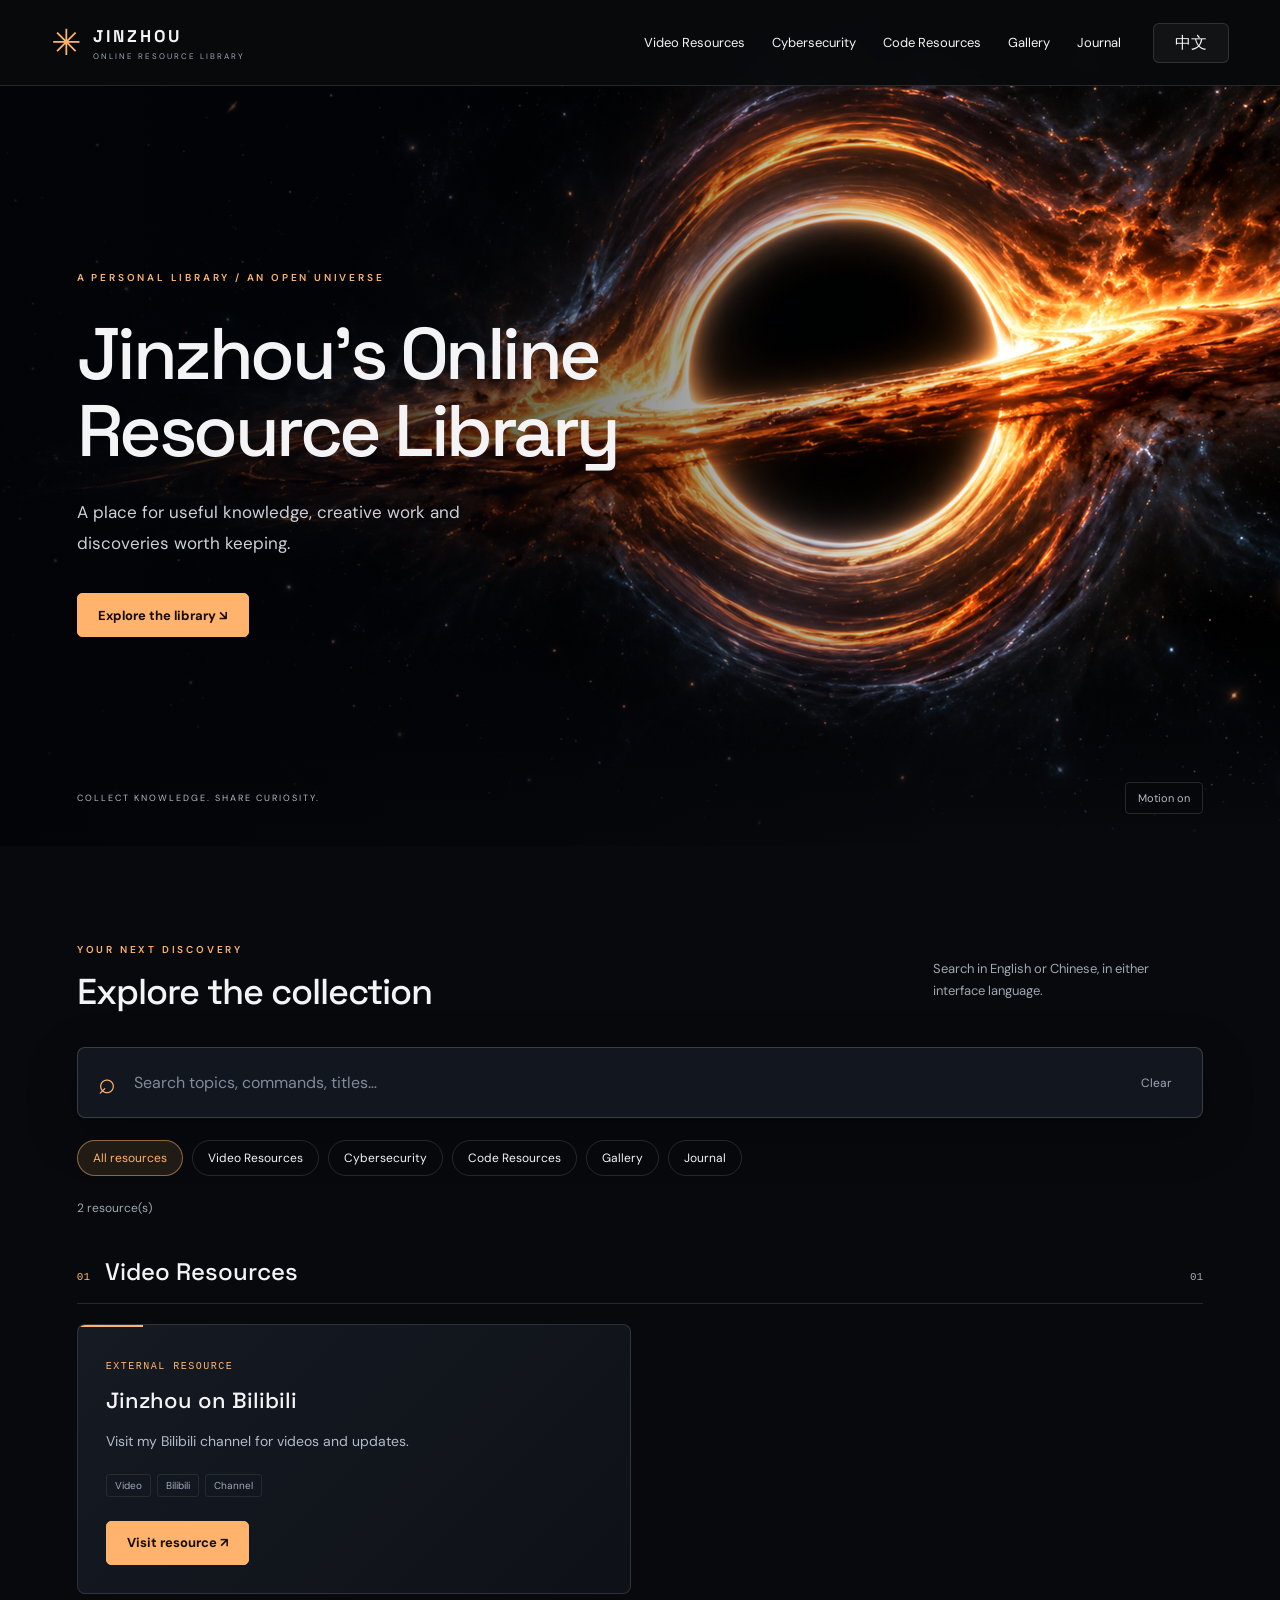
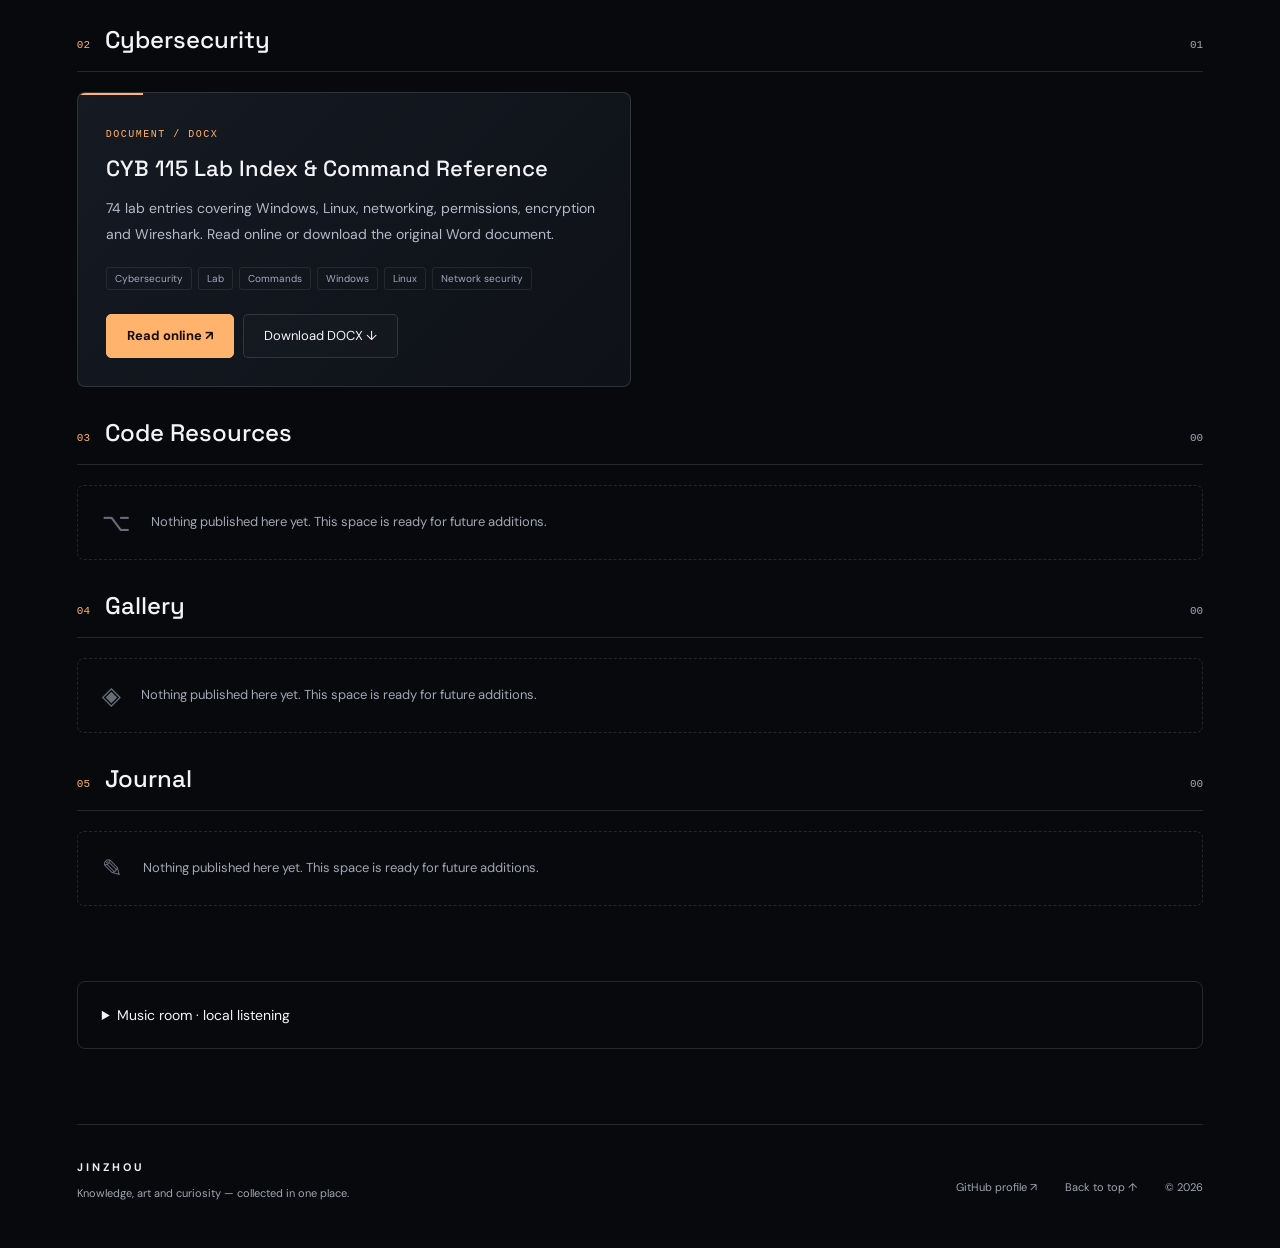
==== index.html @ 9e7176bd "Build English-first bilingual resource library with searchable CYB 115 reader" ====
<!doctype html>
<html lang="en"><head><meta charset="utf-8"><meta name="viewport" content="width=device-width, initial-scale=1"><meta name="theme-color" content="#050609"><meta name="description" content="Jinzhou’s Online Resource Library: videos, cybersecurity notes, code resources, art and journals."><title>Jinzhou’s Online Resource Library</title><link rel="icon" href="favicon.svg" type="image/svg+xml"><link rel="stylesheet" href="library.css?v=library1"><script defer src="library.js?v=library1"></script><script defer src="blackhole.js?v=library1"></script></head>
<body><a class="skip" href="#resources" data-i18n="skip">Skip to resources</a>
<header class="site-header"><a class="brand" href="#home"><span class="brand-star" aria-hidden="true">✳</span><span><b data-i18n="brand">JINZHOU</b><small data-i18n="brandSub">ONLINE RESOURCE LIBRARY</small></span></a><nav aria-label="Main navigation" data-i18n-aria="navigation"><a href="#videos" data-category-nav="videos" data-i18n="videos">Videos</a><a href="#cybersecurity" data-category-nav="cybersecurity" data-i18n="cybersecurity">Cybersecurity</a><a href="#code" data-category-nav="code" data-i18n="code">Code</a><a href="#gallery" data-category-nav="gallery" data-i18n="gallery">Gallery</a><a href="#journal" data-category-nav="journal" data-i18n="journal">Journal</a></nav><button class="language-toggle" type="button" aria-label="切换为中文" lang="zh-CN">中文</button></header>
<main><section id="home" class="hero"><div class="blackhole-scene" aria-hidden="true"><img src="assets/black-hole.png" alt="" fetchpriority="high"><canvas id="blackhole-canvas"></canvas></div><div class="hero-inner"><p class="eyebrow" data-i18n="heroEyebrow">A PERSONAL LIBRARY / AN OPEN UNIVERSE</p><h1 data-i18n="title">Jinzhou’s Online<br>Resource Library</h1><p class="hero-description" data-i18n="intro">A place for useful knowledge, creative work and discoveries worth keeping.</p><a href="#resources" class="primary" data-i18n="explore">Explore the library ↘</a></div><div class="hero-bottom"><span data-i18n="heroFoot">COLLECT KNOWLEDGE. SHARE CURIOSITY.</span><button id="motion-toggle" type="button" aria-pressed="false" data-i18n="motionOn">Motion on</button></div></section>
<section id="resources" class="library shell"><div class="library-heading"><div><p class="eyebrow" data-i18n="browseEyebrow">YOUR NEXT DISCOVERY</p><h2 data-i18n="browseTitle">Explore the collection</h2></div><p data-i18n="searchHint">Search in English or Chinese, in either interface language.</p></div><form class="search-form" role="search" id="search-form"><label class="sr-only" for="library-search" data-i18n="searchLabel">Search all resources</label><span aria-hidden="true">⌕</span><input id="library-search" type="search" autocomplete="off" placeholder="Search topics, commands, titles…" data-i18n-placeholder="searchPlaceholder"><button type="button" id="clear-search" data-i18n="clear">Clear</button></form><div id="category-filters" class="category-filters" aria-label="Resource categories" data-i18n-aria="categories"></div><p id="search-status" class="search-status" aria-live="polite"></p><div id="resource-sections"></div><div id="empty-search" class="empty-search" hidden><span aria-hidden="true">⌕</span><h3 data-i18n="noResults">No matching resources</h3><p data-i18n="noResultsHint">Try a topic in English or Chinese, or clear the category filter.</p><button id="reset-search" class="secondary" data-i18n="reset">Reset search</button></div><p id="load-error" role="alert" hidden></p></section>
<section id="music" class="music-room shell"><details><summary data-i18n="musicTitle">Music room · local listening</summary><div class="music-body"><p data-i18n="musicHint">Preview your own audio here. Files stay in this browser and are not uploaded or shared.</p><label for="local-music" data-i18n="chooseMusic">Choose audio files</label><input type="file" id="local-music" accept="audio/*" multiple><p id="music-status" role="status" data-i18n="noMusic">No public tracks yet.</p><div class="audio-player"><button id="audio-play" type="button" disabled data-i18n="play">Play</button><button id="audio-prev" type="button" disabled data-i18n="previous">Previous</button><button id="audio-next" type="button" disabled data-i18n="next">Next</button><label for="audio-seek" class="sr-only" data-i18n="seek">Playback position</label><input id="audio-seek" type="range" min="0" max="100" value="0" step="0.1" disabled><span id="audio-time">0:00 / 0:00</span><label for="audio-volume" data-i18n="volume">Volume</label><input id="audio-volume" type="range" min="0" max="1" value="0.75" step="0.05"></div><audio id="audio" preload="metadata"></audio><ol id="audio-list"></ol><button id="audio-clear" class="secondary" hidden data-i18n="exitListening">Exit local listening</button></div></details></section>
</main><footer class="shell"><div><b data-i18n="brand">JINZHOU</b><p data-i18n="footerDescription">Knowledge, art and curiosity — collected in one place.</p></div><a href="https://github.com/jinzhoudhao-cloud" target="_blank" rel="noopener noreferrer" data-i18n="github">GitHub profile ↗</a><a href="#home" data-i18n="backTop">Back to top ↑</a><span>© <span id="year">2026</span></span></footer>
<dialog id="document-reader" aria-labelledby="reader-title"><header class="reader-toolbar"><div><p class="eyebrow" data-i18n="readerEyebrow">CYBERSECURITY / DOCUMENT READER</p><h2 id="reader-title"></h2></div><div class="reader-actions"><a class="secondary" id="reader-download" href="resources/CYB115_Lab_Index.docx" download="CYB115_Lab_Index (1).docx" data-i18n="download">Download DOCX ↓</a><button type="button" class="language-toggle" aria-label="切换为中文" lang="zh-CN">中文</button><button type="button" id="close-reader" class="close-button" aria-label="Close reader" data-i18n-aria="closeReader">×</button></div></header><div class="reader-body"><p class="reader-note" data-i18n="readerNote">Readable web edition. The downloadable Word document is the unchanged original.</p><p id="reader-byline"></p><p id="reader-intro"></p><form id="document-search-form" class="document-search" role="search"><label for="document-search" data-i18n="documentSearch">Search this document</label><div><input id="document-search" type="search" autocomplete="off" data-i18n-placeholder="documentPlaceholder" placeholder="Try firewall, 权限, or Lab 19A"><button type="button" id="clear-document" class="secondary" data-i18n="clear">Clear</button></div></form><p id="document-count" aria-live="polite"></p><table class="lab-table"><thead><tr><th scope="col" data-i18n="lab">Lab</th><th scope="col" data-i18n="contents">Contents and commands</th></tr></thead><tbody id="lab-rows"></tbody></table><p id="doc-no-results" hidden data-i18n="noLabResults">No matching lab entries. Try another keyword.</p></div></dialog>
<dialog id="art-reader" aria-labelledby="art-title"><div class="art-controls"><button type="button" class="language-toggle" lang="zh-CN">中文</button><button id="close-art" class="close-button" data-i18n-aria="closeArtwork" aria-label="Close artwork">×</button></div><img id="art-image" alt=""><h2 id="art-title"></h2><p id="art-description"></p></dialog><noscript><p>This library needs JavaScript for language switching, search and the document reader. <a href="resources/CYB115_Lab_Index.docx" download>Download the original CYB 115 document</a>.</p></noscript></body></html>
---- library.css ----
@import url('https://fonts.googleapis.com/css2?family=DM+Sans:wght@400;500;600;700&family=Space+Grotesk:wght@400;500;600;700&display=swap');
:root{color-scheme:dark;--bg:#07090d;--panel:#101319;--line:#ffffff20;--muted:#a0a7b2;--accent:#ffb36c;font-family:'DM Sans',system-ui,'Microsoft YaHei',sans-serif;color:#f4f4f6;background:var(--bg);scroll-behavior:smooth;scroll-padding-top:100px}*{box-sizing:border-box}body{margin:0}button,input{font:inherit}button,a,input{ -webkit-tap-highlight-color:transparent}button,a{touch-action:manipulation}button{cursor:pointer}a{color:inherit;text-decoration:none}button{color:inherit;background:none;border:1px solid var(--line)}button:hover,a.secondary:hover{border-color:var(--accent);color:var(--accent)}button:disabled{opacity:.35;cursor:default}:focus-visible{outline:2px solid var(--accent);outline-offset:5px}[hidden]{display:none!important}.shell{width:min(1280px,88%);margin-inline:auto}.site-header{height:86px;position:fixed;inset:0 0 auto;z-index:20;display:flex;align-items:center;gap:32px;padding:0 4%;background:#080a0de8;backdrop-filter:blur(18px);border-bottom:1px solid var(--line)}.brand{display:flex;align-items:center;gap:12px}.brand-star{font-size:36px;color:var(--accent)}.brand b{font-family:'Space Grotesk',sans-serif;font-size:17px;letter-spacing:3px}.brand small{display:block;font-size:8px;letter-spacing:2px;color:var(--muted);margin-top:4px}.site-header nav{display:flex;gap:27px;margin-left:auto;font-size:13px}.site-header nav a:hover{color:var(--accent)}.language-toggle{flex-shrink:0;border-radius:6px;min-width:76px;min-height:40px;padding:8px 15px;background:#ffffff0b}.hero{position:relative;min-height:760px;height:94svh;max-height:1100px;isolation:isolate;display:flex;align-items:center;overflow:hidden}.blackhole-scene{position:absolute;inset:0;z-index:-3;background:#000}.blackhole-scene img,.blackhole-scene canvas{position:absolute;width:100%;height:100%;object-fit:cover}.blackhole-scene canvas{opacity:0}.blackhole-scene canvas.ready{opacity:1}.hero:after{content:'';position:absolute;inset:0;z-index:-1;background:linear-gradient(90deg,#020408e8 0%,#020408a0 38%,#02040800 76%),linear-gradient(0deg,#07090d,transparent 28%)}.hero-inner{margin:110px 6% 60px;max-width:760px}.eyebrow{font-size:10px;font-weight:600;letter-spacing:2.8px;color:var(--accent);line-height:1.8}.hero h1{font-family:'Space Grotesk',system-ui,sans-serif;font-size:clamp(42px,5.7vw,82px);font-weight:500;line-height:1.06;letter-spacing:-3.5px;white-space:pre-line;margin:28px 0}.hero-description{color:#ccd0d8;max-width:460px;line-height:1.8;font-size:17px;margin-bottom:35px}.primary,.secondary{display:inline-flex;justify-content:center;align-items:center;min-height:44px;padding:12px 20px;border-radius:5px;font-size:13px}.primary{background:var(--accent);color:#160c05;border:1px solid var(--accent);font-weight:700}.primary:hover{background:#ffd4ab;color:#000}.secondary{border:1px solid var(--line);background:#ffffff04}.hero-bottom{position:absolute;bottom:32px;inset-inline:6%;display:flex;align-items:center;justify-content:space-between;font-size:9px;letter-spacing:2px;color:#b8bac1}.hero-bottom button{padding:8px 12px;border-radius:4px;font-size:11px;letter-spacing:0}.library{padding-block:85px 40px}.library-heading{display:flex;align-items:end;justify-content:space-between;gap:30px;margin-bottom:32px}.library-heading h2{font-family:'Space Grotesk',sans-serif;font-weight:500;font-size:36px;letter-spacing:-1px;margin:10px 0 0}.library-heading>p{font-size:13px;line-height:1.7;color:var(--muted);max-width:270px}.search-form{display:flex;align-items:center;gap:18px;background:#12161e;border:1px solid #ffffff2b;border-radius:8px;padding:12px 20px;box-shadow:0 15px 50px #0005}.search-form>span{font-size:30px;color:var(--accent)}input[type=search]{width:100%;min-width:0;border:0;outline:none;background:transparent;color:#fff;padding:12px 0;font-size:16px}input::placeholder{color:#818b9b}.search-form button{border:0;font-size:12px;color:var(--muted);padding:10px}.category-filters{display:flex;flex-wrap:wrap;gap:9px;margin-top:22px}.category-filters button{padding:9px 15px;border-radius:30px;font-size:12px}.category-filters button[aria-pressed=true]{background:#ffb36c1c;border-color:#ffb36c80;color:var(--accent)}.search-status{color:var(--muted);font-size:12px;margin:24px 0 10px}.resource-section{padding-top:30px;scroll-margin-top:100px}.section-heading{display:flex;align-items:baseline;gap:15px;border-bottom:1px solid var(--line);padding-bottom:16px;margin-bottom:20px}.section-heading h3{font-family:'Space Grotesk',sans-serif;font-size:24px;font-weight:500;margin:0}.section-number{font:11px monospace;color:var(--accent)}.section-count{margin-left:auto;font:11px monospace;color:var(--muted)}.resource-grid{display:grid;grid-template-columns:repeat(2,minmax(0,1fr));gap:18px}.resource-card{position:relative;background:linear-gradient(135deg,#151a23,#0e1117);border:1px solid var(--line);border-radius:8px;padding:28px;overflow:hidden}.resource-card:before{content:'';position:absolute;top:0;left:0;width:65px;height:2px;background:var(--accent)}.resource-card h4{font-family:'Space Grotesk',sans-serif;font-size:22px;font-weight:500;line-height:1.3;margin:12px 0}.resource-card p{font-size:14px;line-height:1.8;color:#b3bbc8}.card-kicker{font:10px monospace;letter-spacing:1.5px;color:var(--accent)}.tags{display:flex;gap:6px;flex-wrap:wrap;margin:20px 0}.tag{font-size:10px;color:#9eaabd;border:1px solid #ffffff15;padding:4px 8px;border-radius:3px}.card-actions{display:flex;flex-wrap:wrap;gap:9px;margin-top:24px}.match-links{display:flex;gap:8px;flex-wrap:wrap;margin:12px 0}.match-links button{font-size:11px;padding:7px;border-radius:4px}.empty-category{padding:20px 24px;border:1px dashed #ffffff20;border-radius:7px;display:flex;align-items:center;gap:20px;color:var(--muted);font-size:13px}.empty-category span{font-size:25px;color:#676d79}.empty-category p{margin:0;line-height:1.7}.empty-search{text-align:center;border:1px dashed var(--line);padding:45px;margin-top:30px}.empty-search>span{font-size:50px;color:var(--accent)}.empty-search p{color:var(--muted)}.music-room{margin-top:35px;border:1px solid var(--line);border-radius:8px}.music-room summary{padding:24px;cursor:pointer;font-size:14px}.music-body{padding:0 24px 24px;font-size:13px;color:var(--muted)}.music-body>label{display:inline-block;background:#ffffff10;border-radius:5px;padding:10px 18px;color:#fff;cursor:pointer}#local-music{position:absolute;width:1px;height:1px;clip-path:inset(50%)}.audio-player{display:flex;align-items:center;flex-wrap:wrap;gap:10px;margin-block:20px}.audio-player button{padding:8px 12px;border-radius:4px}.audio-player input{accent-color:var(--accent)}#audio-seek{flex:1;min-width:100px}#audio-volume{width:80px}#audio-list button{border:0;padding:8px;color:#c4ccd8}#audio-list button[aria-current=true]{color:var(--accent)}footer{display:flex;gap:28px;align-items:center;border-top:1px solid var(--line);margin-top:75px!important;padding-block:35px;color:var(--muted);font-size:11px}footer>div{margin-right:auto}footer b{letter-spacing:3px;color:#eee}footer p{line-height:1.6}dialog{color:#eef1f6;background:#0c1016;border:1px solid #ffffff30;border-radius:12px;padding:0;width:min(1180px,94vw);max-width:94vw;max-height:92svh}dialog::backdrop{background:#000c;backdrop-filter:blur(10px)}.reader-toolbar{position:sticky;top:0;z-index:2;display:flex;align-items:center;justify-content:space-between;gap:20px;padding:22px 30px;background:#10151ff5;border-bottom:1px solid var(--line);backdrop-filter:blur(15px)}.reader-toolbar h2{font:500 21px 'Space Grotesk',sans-serif;margin:5px 0}.reader-toolbar .eyebrow{font-size:8px;margin:0}.reader-actions{display:flex;align-items:center;gap:10px;flex-shrink:0}.close-button{font-size:27px;border:0;min-width:40px;min-height:40px}.reader-body{padding:12px 30px 35px;font-size:14px;line-height:1.8}.reader-note{color:var(--accent);font-size:12px}.document-search{border-block:1px solid var(--line);padding:18px 0;margin:25px 0 15px}.document-search label{font-size:12px;color:var(--muted)}.document-search>div{display:flex;gap:20px}.document-search input{background:#ffffff06;padding:10px;margin-top:6px;border-radius:5px}.lab-table{width:100%;border-collapse:collapse;table-layout:fixed}.lab-table th{text-align:left;color:var(--accent);font-weight:500}.lab-table th:first-child{width:90px}.lab-table th,.lab-table td{padding:17px 15px;border-bottom:1px solid var(--line);vertical-align:top}.lab-table td:first-child{font-family:monospace;color:var(--accent)}.lab-table td:last-child{white-space:pre-wrap;overflow-wrap:anywhere}.lab-table tbody tr:nth-child(odd){background:#ffffff03}#document-count{color:var(--muted);font-size:12px}#art-reader{padding:25px}#art-image{width:100%;max-height:70vh;object-fit:contain}.art-controls{display:flex;justify-content:end;gap:10px}.sr-only,.skip:not(:focus){position:absolute;width:1px;height:1px;overflow:hidden;clip-path:inset(50%)}.skip:focus{position:fixed;top:10px;left:10px;z-index:50;background:#fff;color:#000;padding:15px}body:has(dialog[open]){overflow:hidden}
@media(min-width:1500px){.hero-inner{margin-left:max(6%,calc((100vw - 1280px)/2))}}@media(max-width:1000px){.site-header nav{gap:15px}.brand small{display:none}.site-header{gap:20px}.reader-toolbar{align-items:start;flex-direction:column}.reader-actions{width:100%}.reader-actions .language-toggle{margin-left:auto}}@media(max-width:700px){:root{scroll-padding-top:82px}.site-header{height:74px;padding-inline:6%;justify-content:space-between}.site-header nav{display:none}.brand b{font-size:14px}.brand-star{font-size:28px}.hero{min-height:660px;height:88svh;max-height:850px}.hero h1{font-size:45px;letter-spacing:-2px;line-height:1.1}.hero-inner{margin-top:100px}.hero-description{font-size:15px;max-width:310px}.hero:after{background:linear-gradient(90deg,#020408c9,#02040848),linear-gradient(0deg,#07090d,transparent 65%)}.blackhole-scene img,.blackhole-scene canvas{object-position:60% center}.hero-bottom{font-size:7px;letter-spacing:1px}.library{padding-top:50px}.library-heading{display:block}.library-heading h2{font-size:29px}.library-heading>p{max-width:none}.search-form{padding:8px 12px;gap:10px}.search-form input{font-size:14px}.category-filters{gap:7px}.category-filters button{padding:8px 12px;font-size:11px}.resource-grid{grid-template-columns:1fr}.resource-card{padding:23px}.section-heading h3{font-size:21px}.empty-category{padding:18px}.reader-toolbar{padding:15px;gap:12px}.reader-toolbar h2{font-size:17px}.reader-actions{gap:6px}.reader-actions .secondary{font-size:11px;padding:8px 10px}.reader-actions .language-toggle{min-width:65px;padding:8px}.reader-body{padding:10px 15px 25px;font-size:13px}.lab-table th:first-child{width:50px}.lab-table th,.lab-table td{padding:12px 7px}.document-search>div{gap:7px}.document-search input{font-size:12px}.music-body{padding-inline:18px}.audio-player{gap:8px}footer{flex-wrap:wrap;gap:20px}footer>div{width:100%;margin:0}.eyebrow{font-size:8px;letter-spacing:2px}}@media(prefers-reduced-motion:reduce){:root{scroll-behavior:auto}}.is-still{scroll-behavior:auto}
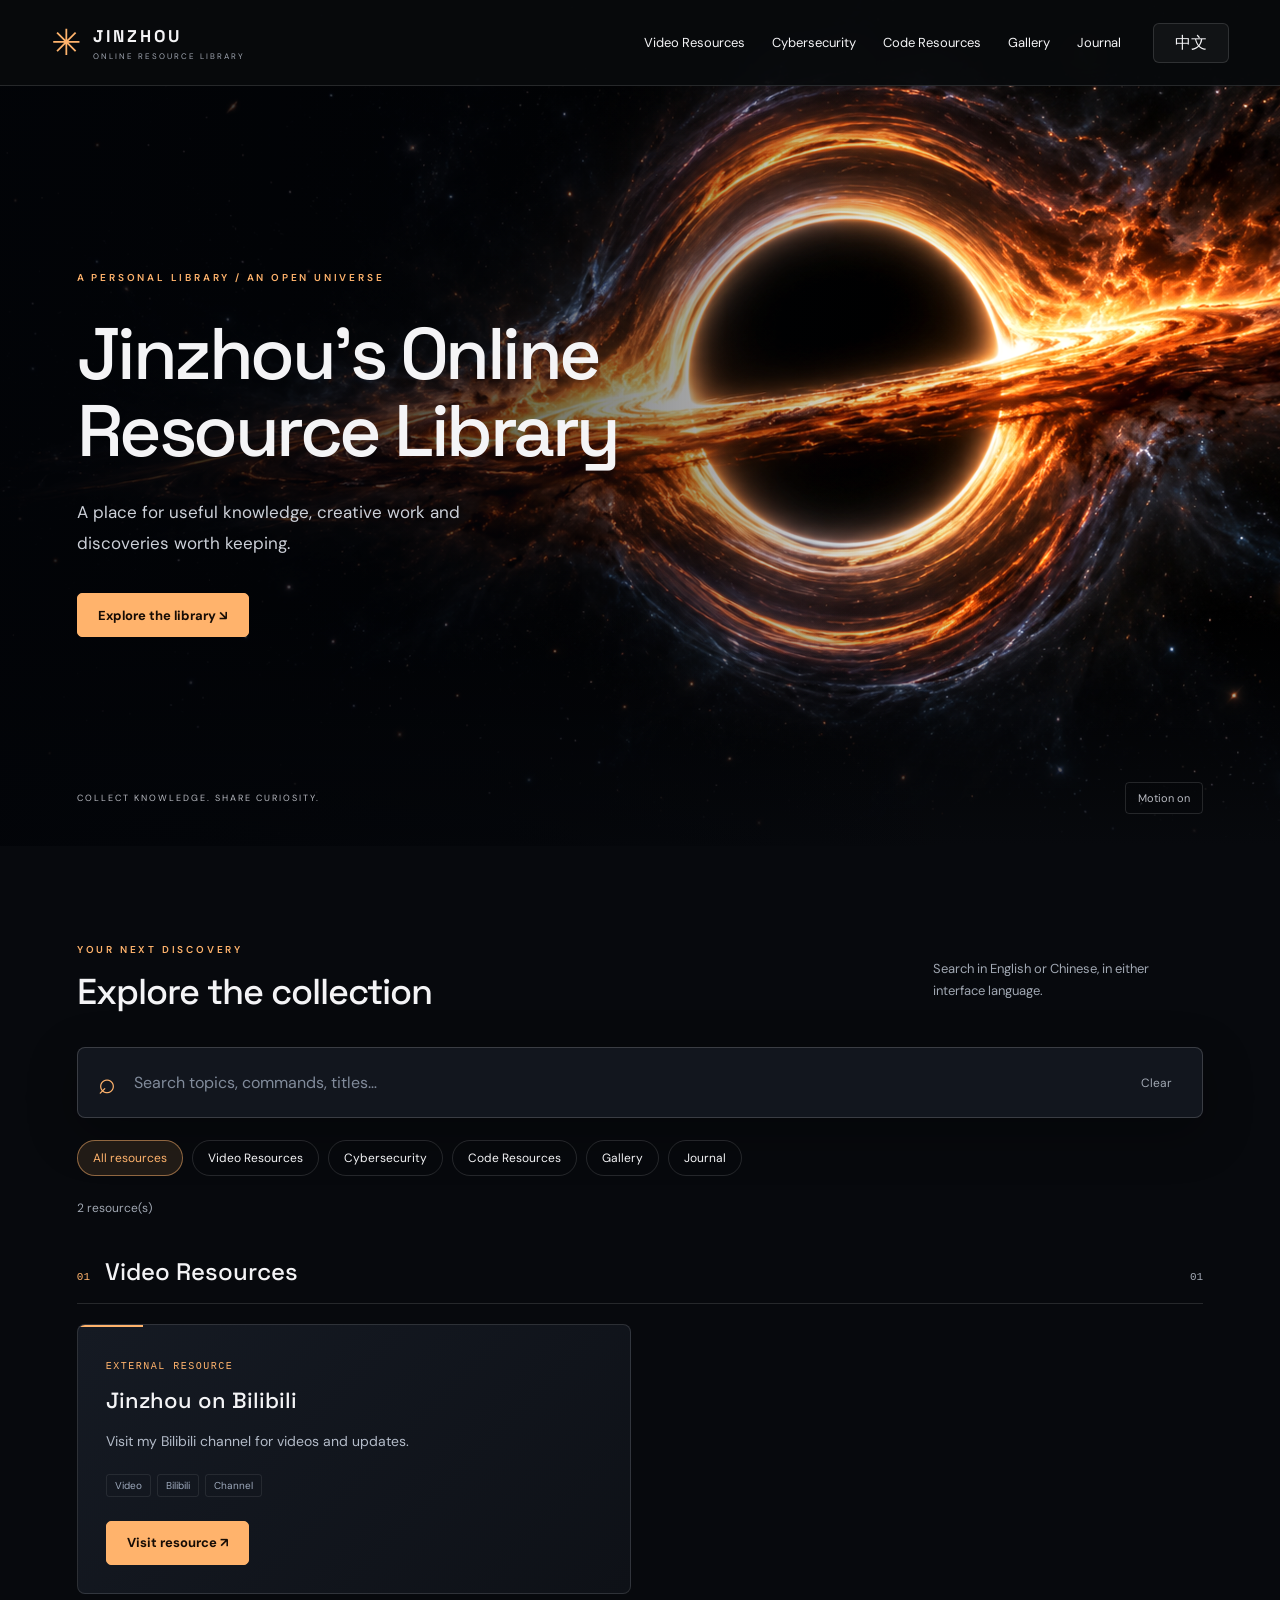
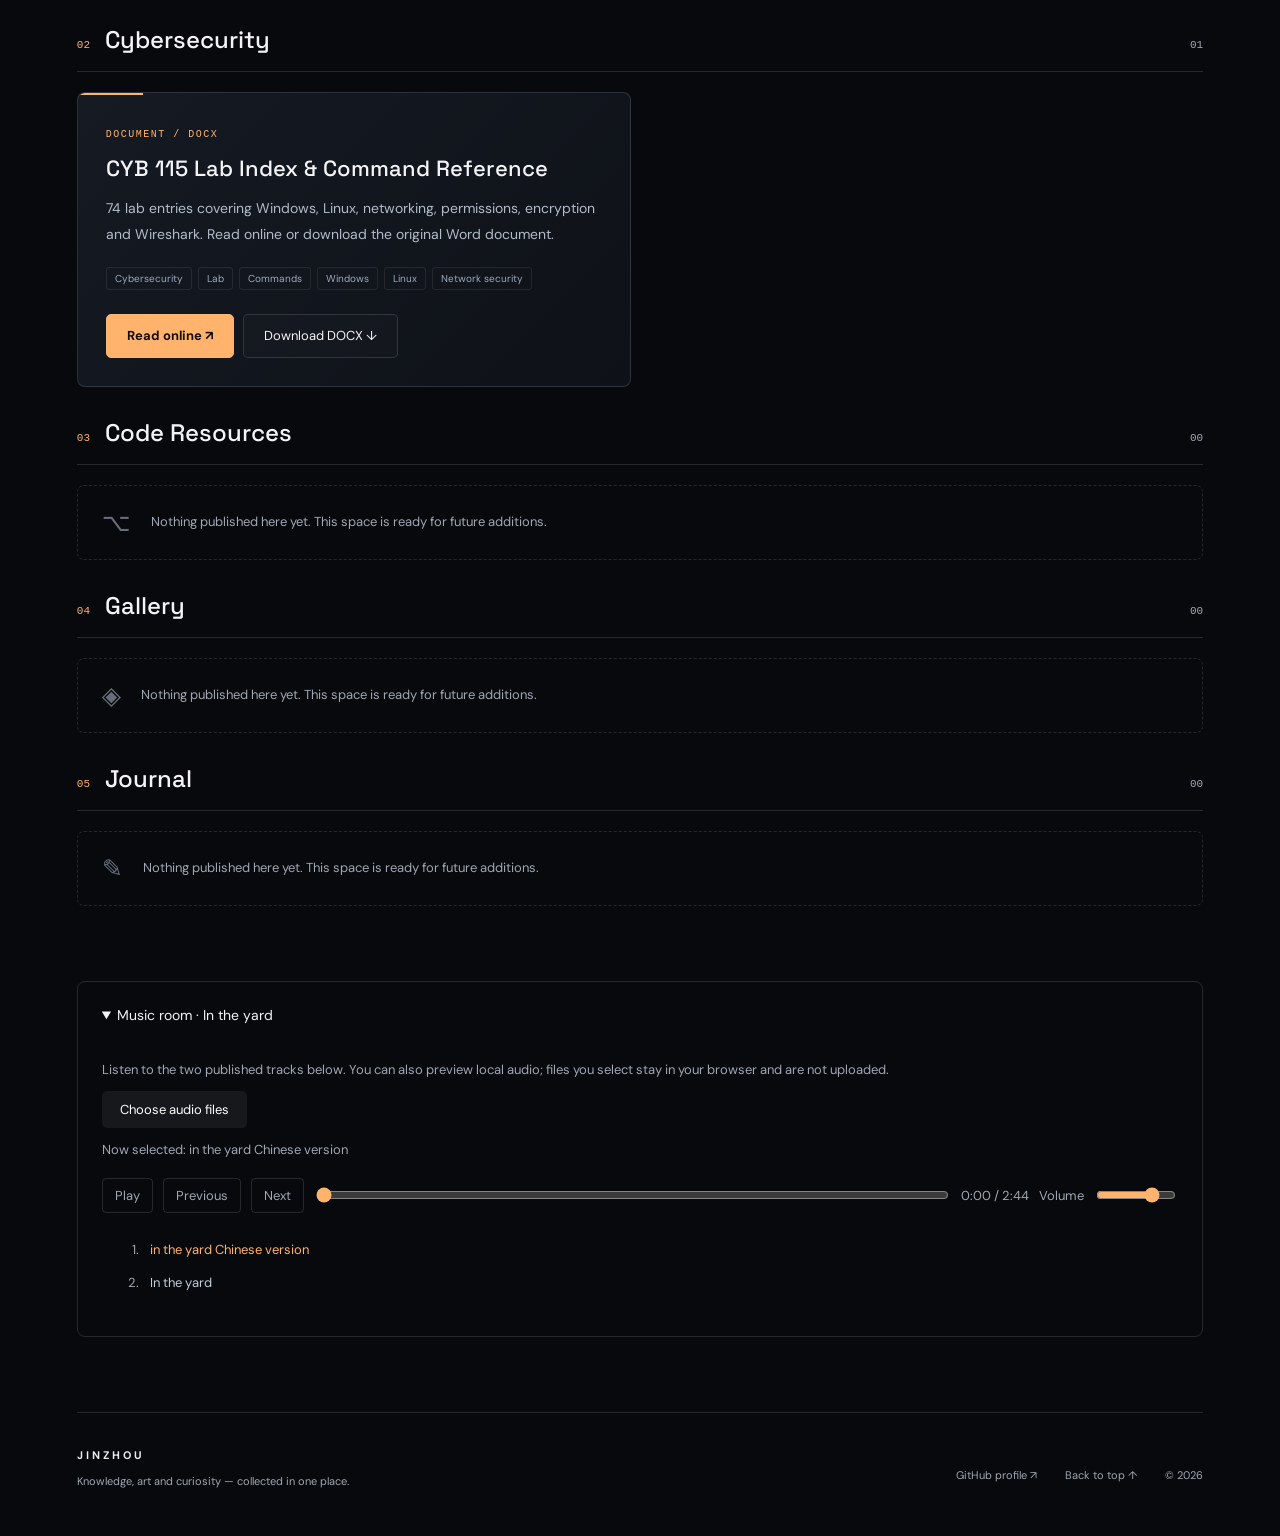
==== commit d20c80e1: "Publish both In the yard tracks in the bilingual music player" ====
--- a/index.html
+++ b/index.html
@@ -1,10 +1,10 @@
-<!doctype html>
-<html lang="en"><head><meta charset="utf-8"><meta name="viewport" content="width=device-width, initial-scale=1"><meta name="theme-color" content="#050609"><meta name="description" content="Jinzhou’s Online Resource Library: videos, cybersecurity notes, code resources, art and journals."><title>Jinzhou’s Online Resource Library</title><link rel="icon" href="favicon.svg" type="image/svg+xml"><link rel="stylesheet" href="library.css?v=library1"><script defer src="library.js?v=library1"></script><script defer src="blackhole.js?v=library1"></script></head>
-<body><a class="skip" href="#resources" data-i18n="skip">Skip to resources</a>
-<header class="site-header"><a class="brand" href="#home"><span class="brand-star" aria-hidden="true">✳</span><span><b data-i18n="brand">JINZHOU</b><small data-i18n="brandSub">ONLINE RESOURCE LIBRARY</small></span></a><nav aria-label="Main navigation" data-i18n-aria="navigation"><a href="#videos" data-category-nav="videos" data-i18n="videos">Videos</a><a href="#cybersecurity" data-category-nav="cybersecurity" data-i18n="cybersecurity">Cybersecurity</a><a href="#code" data-category-nav="code" data-i18n="code">Code</a><a href="#gallery" data-category-nav="gallery" data-i18n="gallery">Gallery</a><a href="#journal" data-category-nav="journal" data-i18n="journal">Journal</a></nav><button class="language-toggle" type="button" aria-label="切换为中文" lang="zh-CN">中文</button></header>
-<main><section id="home" class="hero"><div class="blackhole-scene" aria-hidden="true"><img src="assets/black-hole.png" alt="" fetchpriority="high"><canvas id="blackhole-canvas"></canvas></div><div class="hero-inner"><p class="eyebrow" data-i18n="heroEyebrow">A PERSONAL LIBRARY / AN OPEN UNIVERSE</p><h1 data-i18n="title">Jinzhou’s Online<br>Resource Library</h1><p class="hero-description" data-i18n="intro">A place for useful knowledge, creative work and discoveries worth keeping.</p><a href="#resources" class="primary" data-i18n="explore">Explore the library ↘</a></div><div class="hero-bottom"><span data-i18n="heroFoot">COLLECT KNOWLEDGE. SHARE CURIOSITY.</span><button id="motion-toggle" type="button" aria-pressed="false" data-i18n="motionOn">Motion on</button></div></section>
-<section id="resources" class="library shell"><div class="library-heading"><div><p class="eyebrow" data-i18n="browseEyebrow">YOUR NEXT DISCOVERY</p><h2 data-i18n="browseTitle">Explore the collection</h2></div><p data-i18n="searchHint">Search in English or Chinese, in either interface language.</p></div><form class="search-form" role="search" id="search-form"><label class="sr-only" for="library-search" data-i18n="searchLabel">Search all resources</label><span aria-hidden="true">⌕</span><input id="library-search" type="search" autocomplete="off" placeholder="Search topics, commands, titles…" data-i18n-placeholder="searchPlaceholder"><button type="button" id="clear-search" data-i18n="clear">Clear</button></form><div id="category-filters" class="category-filters" aria-label="Resource categories" data-i18n-aria="categories"></div><p id="search-status" class="search-status" aria-live="polite"></p><div id="resource-sections"></div><div id="empty-search" class="empty-search" hidden><span aria-hidden="true">⌕</span><h3 data-i18n="noResults">No matching resources</h3><p data-i18n="noResultsHint">Try a topic in English or Chinese, or clear the category filter.</p><button id="reset-search" class="secondary" data-i18n="reset">Reset search</button></div><p id="load-error" role="alert" hidden></p></section>
-<section id="music" class="music-room shell"><details><summary data-i18n="musicTitle">Music room · local listening</summary><div class="music-body"><p data-i18n="musicHint">Preview your own audio here. Files stay in this browser and are not uploaded or shared.</p><label for="local-music" data-i18n="chooseMusic">Choose audio files</label><input type="file" id="local-music" accept="audio/*" multiple><p id="music-status" role="status" data-i18n="noMusic">No public tracks yet.</p><div class="audio-player"><button id="audio-play" type="button" disabled data-i18n="play">Play</button><button id="audio-prev" type="button" disabled data-i18n="previous">Previous</button><button id="audio-next" type="button" disabled data-i18n="next">Next</button><label for="audio-seek" class="sr-only" data-i18n="seek">Playback position</label><input id="audio-seek" type="range" min="0" max="100" value="0" step="0.1" disabled><span id="audio-time">0:00 / 0:00</span><label for="audio-volume" data-i18n="volume">Volume</label><input id="audio-volume" type="range" min="0" max="1" value="0.75" step="0.05"></div><audio id="audio" preload="metadata"></audio><ol id="audio-list"></ol><button id="audio-clear" class="secondary" hidden data-i18n="exitListening">Exit local listening</button></div></details></section>
-</main><footer class="shell"><div><b data-i18n="brand">JINZHOU</b><p data-i18n="footerDescription">Knowledge, art and curiosity — collected in one place.</p></div><a href="https://github.com/jinzhoudhao-cloud" target="_blank" rel="noopener noreferrer" data-i18n="github">GitHub profile ↗</a><a href="#home" data-i18n="backTop">Back to top ↑</a><span>© <span id="year">2026</span></span></footer>
-<dialog id="document-reader" aria-labelledby="reader-title"><header class="reader-toolbar"><div><p class="eyebrow" data-i18n="readerEyebrow">CYBERSECURITY / DOCUMENT READER</p><h2 id="reader-title"></h2></div><div class="reader-actions"><a class="secondary" id="reader-download" href="resources/CYB115_Lab_Index.docx" download="CYB115_Lab_Index (1).docx" data-i18n="download">Download DOCX ↓</a><button type="button" class="language-toggle" aria-label="切换为中文" lang="zh-CN">中文</button><button type="button" id="close-reader" class="close-button" aria-label="Close reader" data-i18n-aria="closeReader">×</button></div></header><div class="reader-body"><p class="reader-note" data-i18n="readerNote">Readable web edition. The downloadable Word document is the unchanged original.</p><p id="reader-byline"></p><p id="reader-intro"></p><form id="document-search-form" class="document-search" role="search"><label for="document-search" data-i18n="documentSearch">Search this document</label><div><input id="document-search" type="search" autocomplete="off" data-i18n-placeholder="documentPlaceholder" placeholder="Try firewall, 权限, or Lab 19A"><button type="button" id="clear-document" class="secondary" data-i18n="clear">Clear</button></div></form><p id="document-count" aria-live="polite"></p><table class="lab-table"><thead><tr><th scope="col" data-i18n="lab">Lab</th><th scope="col" data-i18n="contents">Contents and commands</th></tr></thead><tbody id="lab-rows"></tbody></table><p id="doc-no-results" hidden data-i18n="noLabResults">No matching lab entries. Try another keyword.</p></div></dialog>
+<!doctype html>
+<html lang="en"><head><meta charset="utf-8"><meta name="viewport" content="width=device-width, initial-scale=1"><meta name="theme-color" content="#050609"><meta name="description" content="Jinzhou’s Online Resource Library: videos, cybersecurity notes, code resources, art and journals."><title>Jinzhou’s Online Resource Library</title><link rel="icon" href="favicon.svg" type="image/svg+xml"><link rel="stylesheet" href="library.css?v=music2"><script defer src="library.js?v=music2"></script><script defer src="blackhole.js?v=music2"></script></head>
+<body><a class="skip" href="#resources" data-i18n="skip">Skip to resources</a>
+<header class="site-header"><a class="brand" href="#home"><span class="brand-star" aria-hidden="true">✳</span><span><b data-i18n="brand">JINZHOU</b><small data-i18n="brandSub">ONLINE RESOURCE LIBRARY</small></span></a><nav aria-label="Main navigation" data-i18n-aria="navigation"><a href="#videos" data-category-nav="videos" data-i18n="videos">Videos</a><a href="#cybersecurity" data-category-nav="cybersecurity" data-i18n="cybersecurity">Cybersecurity</a><a href="#code" data-category-nav="code" data-i18n="code">Code</a><a href="#gallery" data-category-nav="gallery" data-i18n="gallery">Gallery</a><a href="#journal" data-category-nav="journal" data-i18n="journal">Journal</a></nav><button class="language-toggle" type="button" aria-label="切换为中文" lang="zh-CN">中文</button></header>
+<main><section id="home" class="hero"><div class="blackhole-scene" aria-hidden="true"><img src="assets/black-hole.png" alt="" fetchpriority="high"><canvas id="blackhole-canvas"></canvas></div><div class="hero-inner"><p class="eyebrow" data-i18n="heroEyebrow">A PERSONAL LIBRARY / AN OPEN UNIVERSE</p><h1 data-i18n="title">Jinzhou’s Online<br>Resource Library</h1><p class="hero-description" data-i18n="intro">A place for useful knowledge, creative work and discoveries worth keeping.</p><a href="#resources" class="primary" data-i18n="explore">Explore the library ↘</a></div><div class="hero-bottom"><span data-i18n="heroFoot">COLLECT KNOWLEDGE. SHARE CURIOSITY.</span><button id="motion-toggle" type="button" aria-pressed="false" data-i18n="motionOn">Motion on</button></div></section>
+<section id="resources" class="library shell"><div class="library-heading"><div><p class="eyebrow" data-i18n="browseEyebrow">YOUR NEXT DISCOVERY</p><h2 data-i18n="browseTitle">Explore the collection</h2></div><p data-i18n="searchHint">Search in English or Chinese, in either interface language.</p></div><form class="search-form" role="search" id="search-form"><label class="sr-only" for="library-search" data-i18n="searchLabel">Search all resources</label><span aria-hidden="true">⌕</span><input id="library-search" type="search" autocomplete="off" placeholder="Search topics, commands, titles…" data-i18n-placeholder="searchPlaceholder"><button type="button" id="clear-search" data-i18n="clear">Clear</button></form><div id="category-filters" class="category-filters" aria-label="Resource categories" data-i18n-aria="categories"></div><p id="search-status" class="search-status" aria-live="polite"></p><div id="resource-sections"></div><div id="empty-search" class="empty-search" hidden><span aria-hidden="true">⌕</span><h3 data-i18n="noResults">No matching resources</h3><p data-i18n="noResultsHint">Try a topic in English or Chinese, or clear the category filter.</p><button id="reset-search" class="secondary" data-i18n="reset">Reset search</button></div><p id="load-error" role="alert" hidden></p></section>
+<section id="music" class="music-room shell"><details open><summary data-i18n="musicTitle">Music room · In the yard</summary><div class="music-body"><p data-i18n="musicHint">Preview your own audio here. Files stay in this browser and are not uploaded or shared.</p><label for="local-music" data-i18n="chooseMusic">Choose audio files</label><input type="file" id="local-music" accept="audio/*" multiple><p id="music-status" role="status" data-i18n="noMusic">No public tracks yet.</p><div class="audio-player"><button id="audio-play" type="button" disabled data-i18n="play">Play</button><button id="audio-prev" type="button" disabled data-i18n="previous">Previous</button><button id="audio-next" type="button" disabled data-i18n="next">Next</button><label for="audio-seek" class="sr-only" data-i18n="seek">Playback position</label><input id="audio-seek" type="range" min="0" max="100" value="0" step="0.1" disabled><span id="audio-time">0:00 / 0:00</span><label for="audio-volume" data-i18n="volume">Volume</label><input id="audio-volume" type="range" min="0" max="1" value="0.75" step="0.05"></div><audio id="audio" preload="metadata"></audio><ol id="audio-list"></ol><button id="audio-clear" class="secondary" hidden data-i18n="exitListening">Exit local listening</button></div></details></section>
+</main><footer class="shell"><div><b data-i18n="brand">JINZHOU</b><p data-i18n="footerDescription">Knowledge, art and curiosity — collected in one place.</p></div><a href="https://github.com/jinzhoudhao-cloud" target="_blank" rel="noopener noreferrer" data-i18n="github">GitHub profile ↗</a><a href="#home" data-i18n="backTop">Back to top ↑</a><span>© <span id="year">2026</span></span></footer>
+<dialog id="document-reader" aria-labelledby="reader-title"><header class="reader-toolbar"><div><p class="eyebrow" data-i18n="readerEyebrow">CYBERSECURITY / DOCUMENT READER</p><h2 id="reader-title"></h2></div><div class="reader-actions"><a class="secondary" id="reader-download" href="resources/CYB115_Lab_Index.docx" download="CYB115_Lab_Index (1).docx" data-i18n="download">Download DOCX ↓</a><button type="button" class="language-toggle" aria-label="切换为中文" lang="zh-CN">中文</button><button type="button" id="close-reader" class="close-button" aria-label="Close reader" data-i18n-aria="closeReader">×</button></div></header><div class="reader-body"><p class="reader-note" data-i18n="readerNote">Readable web edition. The downloadable Word document is the unchanged original.</p><p id="reader-byline"></p><p id="reader-intro"></p><form id="document-search-form" class="document-search" role="search"><label for="document-search" data-i18n="documentSearch">Search this document</label><div><input id="document-search" type="search" autocomplete="off" data-i18n-placeholder="documentPlaceholder" placeholder="Try firewall, 权限, or Lab 19A"><button type="button" id="clear-document" class="secondary" data-i18n="clear">Clear</button></div></form><p id="document-count" aria-live="polite"></p><table class="lab-table"><thead><tr><th scope="col" data-i18n="lab">Lab</th><th scope="col" data-i18n="contents">Contents and commands</th></tr></thead><tbody id="lab-rows"></tbody></table><p id="doc-no-results" hidden data-i18n="noLabResults">No matching lab entries. Try another keyword.</p></div></dialog>
 <dialog id="art-reader" aria-labelledby="art-title"><div class="art-controls"><button type="button" class="language-toggle" lang="zh-CN">中文</button><button id="close-art" class="close-button" data-i18n-aria="closeArtwork" aria-label="Close artwork">×</button></div><img id="art-image" alt=""><h2 id="art-title"></h2><p id="art-description"></p></dialog><noscript><p>This library needs JavaScript for language switching, search and the document reader. <a href="resources/CYB115_Lab_Index.docx" download>Download the original CYB 115 document</a>.</p></noscript></body></html>
--- a/library.css
+++ b/library.css
@@ -1,3 +1,5 @@
 @import url('https://fonts.googleapis.com/css2?family=DM+Sans:wght@400;500;600;700&family=Space+Grotesk:wght@400;500;600;700&display=swap');
 :root{color-scheme:dark;--bg:#07090d;--panel:#101319;--line:#ffffff20;--muted:#a0a7b2;--accent:#ffb36c;font-family:'DM Sans',system-ui,'Microsoft YaHei',sans-serif;color:#f4f4f6;background:var(--bg);scroll-behavior:smooth;scroll-padding-top:100px}*{box-sizing:border-box}body{margin:0}button,input{font:inherit}button,a,input{ -webkit-tap-highlight-color:transparent}button,a{touch-action:manipulation}button{cursor:pointer}a{color:inherit;text-decoration:none}button{color:inherit;background:none;border:1px solid var(--line)}button:hover,a.secondary:hover{border-color:var(--accent);color:var(--accent)}button:disabled{opacity:.35;cursor:default}:focus-visible{outline:2px solid var(--accent);outline-offset:5px}[hidden]{display:none!important}.shell{width:min(1280px,88%);margin-inline:auto}.site-header{height:86px;position:fixed;inset:0 0 auto;z-index:20;display:flex;align-items:center;gap:32px;padding:0 4%;background:#080a0de8;backdrop-filter:blur(18px);border-bottom:1px solid var(--line)}.brand{display:flex;align-items:center;gap:12px}.brand-star{font-size:36px;color:var(--accent)}.brand b{font-family:'Space Grotesk',sans-serif;font-size:17px;letter-spacing:3px}.brand small{display:block;font-size:8px;letter-spacing:2px;color:var(--muted);margin-top:4px}.site-header nav{display:flex;gap:27px;margin-left:auto;font-size:13px}.site-header nav a:hover{color:var(--accent)}.language-toggle{flex-shrink:0;border-radius:6px;min-width:76px;min-height:40px;padding:8px 15px;background:#ffffff0b}.hero{position:relative;min-height:760px;height:94svh;max-height:1100px;isolation:isolate;display:flex;align-items:center;overflow:hidden}.blackhole-scene{position:absolute;inset:0;z-index:-3;background:#000}.blackhole-scene img,.blackhole-scene canvas{position:absolute;width:100%;height:100%;object-fit:cover}.blackhole-scene canvas{opacity:0}.blackhole-scene canvas.ready{opacity:1}.hero:after{content:'';position:absolute;inset:0;z-index:-1;background:linear-gradient(90deg,#020408e8 0%,#020408a0 38%,#02040800 76%),linear-gradient(0deg,#07090d,transparent 28%)}.hero-inner{margin:110px 6% 60px;max-width:760px}.eyebrow{font-size:10px;font-weight:600;letter-spacing:2.8px;color:var(--accent);line-height:1.8}.hero h1{font-family:'Space Grotesk',system-ui,sans-serif;font-size:clamp(42px,5.7vw,82px);font-weight:500;line-height:1.06;letter-spacing:-3.5px;white-space:pre-line;margin:28px 0}.hero-description{color:#ccd0d8;max-width:460px;line-height:1.8;font-size:17px;margin-bottom:35px}.primary,.secondary{display:inline-flex;justify-content:center;align-items:center;min-height:44px;padding:12px 20px;border-radius:5px;font-size:13px}.primary{background:var(--accent);color:#160c05;border:1px solid var(--accent);font-weight:700}.primary:hover{background:#ffd4ab;color:#000}.secondary{border:1px solid var(--line);background:#ffffff04}.hero-bottom{position:absolute;bottom:32px;inset-inline:6%;display:flex;align-items:center;justify-content:space-between;font-size:9px;letter-spacing:2px;color:#b8bac1}.hero-bottom button{padding:8px 12px;border-radius:4px;font-size:11px;letter-spacing:0}.library{padding-block:85px 40px}.library-heading{display:flex;align-items:end;justify-content:space-between;gap:30px;margin-bottom:32px}.library-heading h2{font-family:'Space Grotesk',sans-serif;font-weight:500;font-size:36px;letter-spacing:-1px;margin:10px 0 0}.library-heading>p{font-size:13px;line-height:1.7;color:var(--muted);max-width:270px}.search-form{display:flex;align-items:center;gap:18px;background:#12161e;border:1px solid #ffffff2b;border-radius:8px;padding:12px 20px;box-shadow:0 15px 50px #0005}.search-form>span{font-size:30px;color:var(--accent)}input[type=search]{width:100%;min-width:0;border:0;outline:none;background:transparent;color:#fff;padding:12px 0;font-size:16px}input::placeholder{color:#818b9b}.search-form button{border:0;font-size:12px;color:var(--muted);padding:10px}.category-filters{display:flex;flex-wrap:wrap;gap:9px;margin-top:22px}.category-filters button{padding:9px 15px;border-radius:30px;font-size:12px}.category-filters button[aria-pressed=true]{background:#ffb36c1c;border-color:#ffb36c80;color:var(--accent)}.search-status{color:var(--muted);font-size:12px;margin:24px 0 10px}.resource-section{padding-top:30px;scroll-margin-top:100px}.section-heading{display:flex;align-items:baseline;gap:15px;border-bottom:1px solid var(--line);padding-bottom:16px;margin-bottom:20px}.section-heading h3{font-family:'Space Grotesk',sans-serif;font-size:24px;font-weight:500;margin:0}.section-number{font:11px monospace;color:var(--accent)}.section-count{margin-left:auto;font:11px monospace;color:var(--muted)}.resource-grid{display:grid;grid-template-columns:repeat(2,minmax(0,1fr));gap:18px}.resource-card{position:relative;background:linear-gradient(135deg,#151a23,#0e1117);border:1px solid var(--line);border-radius:8px;padding:28px;overflow:hidden}.resource-card:before{content:'';position:absolute;top:0;left:0;width:65px;height:2px;background:var(--accent)}.resource-card h4{font-family:'Space Grotesk',sans-serif;font-size:22px;font-weight:500;line-height:1.3;margin:12px 0}.resource-card p{font-size:14px;line-height:1.8;color:#b3bbc8}.card-kicker{font:10px monospace;letter-spacing:1.5px;color:var(--accent)}.tags{display:flex;gap:6px;flex-wrap:wrap;margin:20px 0}.tag{font-size:10px;color:#9eaabd;border:1px solid #ffffff15;padding:4px 8px;border-radius:3px}.card-actions{display:flex;flex-wrap:wrap;gap:9px;margin-top:24px}.match-links{display:flex;gap:8px;flex-wrap:wrap;margin:12px 0}.match-links button{font-size:11px;padding:7px;border-radius:4px}.empty-category{padding:20px 24px;border:1px dashed #ffffff20;border-radius:7px;display:flex;align-items:center;gap:20px;color:var(--muted);font-size:13px}.empty-category span{font-size:25px;color:#676d79}.empty-category p{margin:0;line-height:1.7}.empty-search{text-align:center;border:1px dashed var(--line);padding:45px;margin-top:30px}.empty-search>span{font-size:50px;color:var(--accent)}.empty-search p{color:var(--muted)}.music-room{margin-top:35px;border:1px solid var(--line);border-radius:8px}.music-room summary{padding:24px;cursor:pointer;font-size:14px}.music-body{padding:0 24px 24px;font-size:13px;color:var(--muted)}.music-body>label{display:inline-block;background:#ffffff10;border-radius:5px;padding:10px 18px;color:#fff;cursor:pointer}#local-music{position:absolute;width:1px;height:1px;clip-path:inset(50%)}.audio-player{display:flex;align-items:center;flex-wrap:wrap;gap:10px;margin-block:20px}.audio-player button{padding:8px 12px;border-radius:4px}.audio-player input{accent-color:var(--accent)}#audio-seek{flex:1;min-width:100px}#audio-volume{width:80px}#audio-list button{border:0;padding:8px;color:#c4ccd8}#audio-list button[aria-current=true]{color:var(--accent)}footer{display:flex;gap:28px;align-items:center;border-top:1px solid var(--line);margin-top:75px!important;padding-block:35px;color:var(--muted);font-size:11px}footer>div{margin-right:auto}footer b{letter-spacing:3px;color:#eee}footer p{line-height:1.6}dialog{color:#eef1f6;background:#0c1016;border:1px solid #ffffff30;border-radius:12px;padding:0;width:min(1180px,94vw);max-width:94vw;max-height:92svh}dialog::backdrop{background:#000c;backdrop-filter:blur(10px)}.reader-toolbar{position:sticky;top:0;z-index:2;display:flex;align-items:center;justify-content:space-between;gap:20px;padding:22px 30px;background:#10151ff5;border-bottom:1px solid var(--line);backdrop-filter:blur(15px)}.reader-toolbar h2{font:500 21px 'Space Grotesk',sans-serif;margin:5px 0}.reader-toolbar .eyebrow{font-size:8px;margin:0}.reader-actions{display:flex;align-items:center;gap:10px;flex-shrink:0}.close-button{font-size:27px;border:0;min-width:40px;min-height:40px}.reader-body{padding:12px 30px 35px;font-size:14px;line-height:1.8}.reader-note{color:var(--accent);font-size:12px}.document-search{border-block:1px solid var(--line);padding:18px 0;margin:25px 0 15px}.document-search label{font-size:12px;color:var(--muted)}.document-search>div{display:flex;gap:20px}.document-search input{background:#ffffff06;padding:10px;margin-top:6px;border-radius:5px}.lab-table{width:100%;border-collapse:collapse;table-layout:fixed}.lab-table th{text-align:left;color:var(--accent);font-weight:500}.lab-table th:first-child{width:90px}.lab-table th,.lab-table td{padding:17px 15px;border-bottom:1px solid var(--line);vertical-align:top}.lab-table td:first-child{font-family:monospace;color:var(--accent)}.lab-table td:last-child{white-space:pre-wrap;overflow-wrap:anywhere}.lab-table tbody tr:nth-child(odd){background:#ffffff03}#document-count{color:var(--muted);font-size:12px}#art-reader{padding:25px}#art-image{width:100%;max-height:70vh;object-fit:contain}.art-controls{display:flex;justify-content:end;gap:10px}.sr-only,.skip:not(:focus){position:absolute;width:1px;height:1px;overflow:hidden;clip-path:inset(50%)}.skip:focus{position:fixed;top:10px;left:10px;z-index:50;background:#fff;color:#000;padding:15px}body:has(dialog[open]){overflow:hidden}
 @media(min-width:1500px){.hero-inner{margin-left:max(6%,calc((100vw - 1280px)/2))}}@media(max-width:1000px){.site-header nav{gap:15px}.brand small{display:none}.site-header{gap:20px}.reader-toolbar{align-items:start;flex-direction:column}.reader-actions{width:100%}.reader-actions .language-toggle{margin-left:auto}}@media(max-width:700px){:root{scroll-padding-top:82px}.site-header{height:74px;padding-inline:6%;justify-content:space-between}.site-header nav{display:none}.brand b{font-size:14px}.brand-star{font-size:28px}.hero{min-height:660px;height:88svh;max-height:850px}.hero h1{font-size:45px;letter-spacing:-2px;line-height:1.1}.hero-inner{margin-top:100px}.hero-description{font-size:15px;max-width:310px}.hero:after{background:linear-gradient(90deg,#020408c9,#02040848),linear-gradient(0deg,#07090d,transparent 65%)}.blackhole-scene img,.blackhole-scene canvas{object-position:60% center}.hero-bottom{font-size:7px;letter-spacing:1px}.library{padding-top:50px}.library-heading{display:block}.library-heading h2{font-size:29px}.library-heading>p{max-width:none}.search-form{padding:8px 12px;gap:10px}.search-form input{font-size:14px}.category-filters{gap:7px}.category-filters button{padding:8px 12px;font-size:11px}.resource-grid{grid-template-columns:1fr}.resource-card{padding:23px}.section-heading h3{font-size:21px}.empty-category{padding:18px}.reader-toolbar{padding:15px;gap:12px}.reader-toolbar h2{font-size:17px}.reader-actions{gap:6px}.reader-actions .secondary{font-size:11px;padding:8px 10px}.reader-actions .language-toggle{min-width:65px;padding:8px}.reader-body{padding:10px 15px 25px;font-size:13px}.lab-table th:first-child{width:50px}.lab-table th,.lab-table td{padding:12px 7px}.document-search>div{gap:7px}.document-search input{font-size:12px}.music-body{padding-inline:18px}.audio-player{gap:8px}footer{flex-wrap:wrap;gap:20px}footer>div{width:100%;margin:0}.eyebrow{font-size:8px;letter-spacing:2px}}@media(prefers-reduced-motion:reduce){:root{scroll-behavior:auto}}.is-still{scroll-behavior:auto}
+
+button,.secondary,.primary{white-space:nowrap}.document-search button{flex-shrink:0}
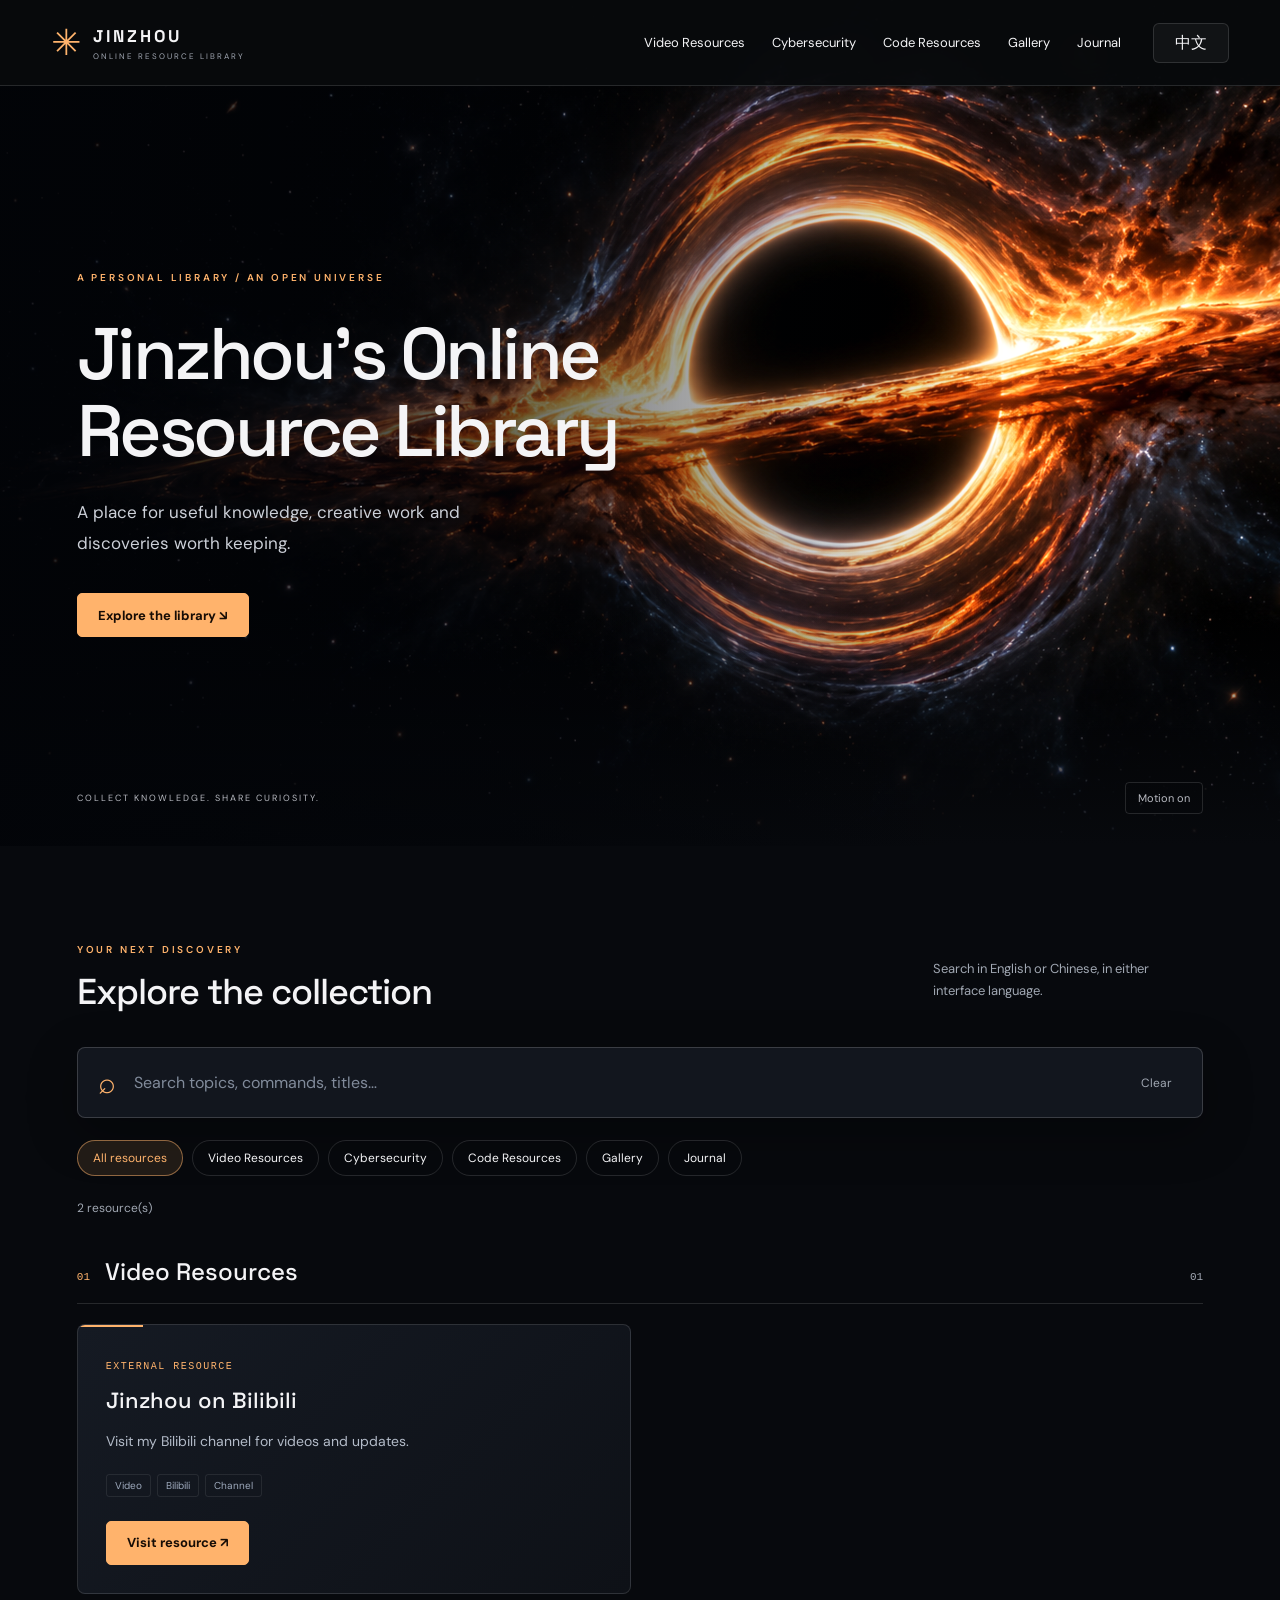
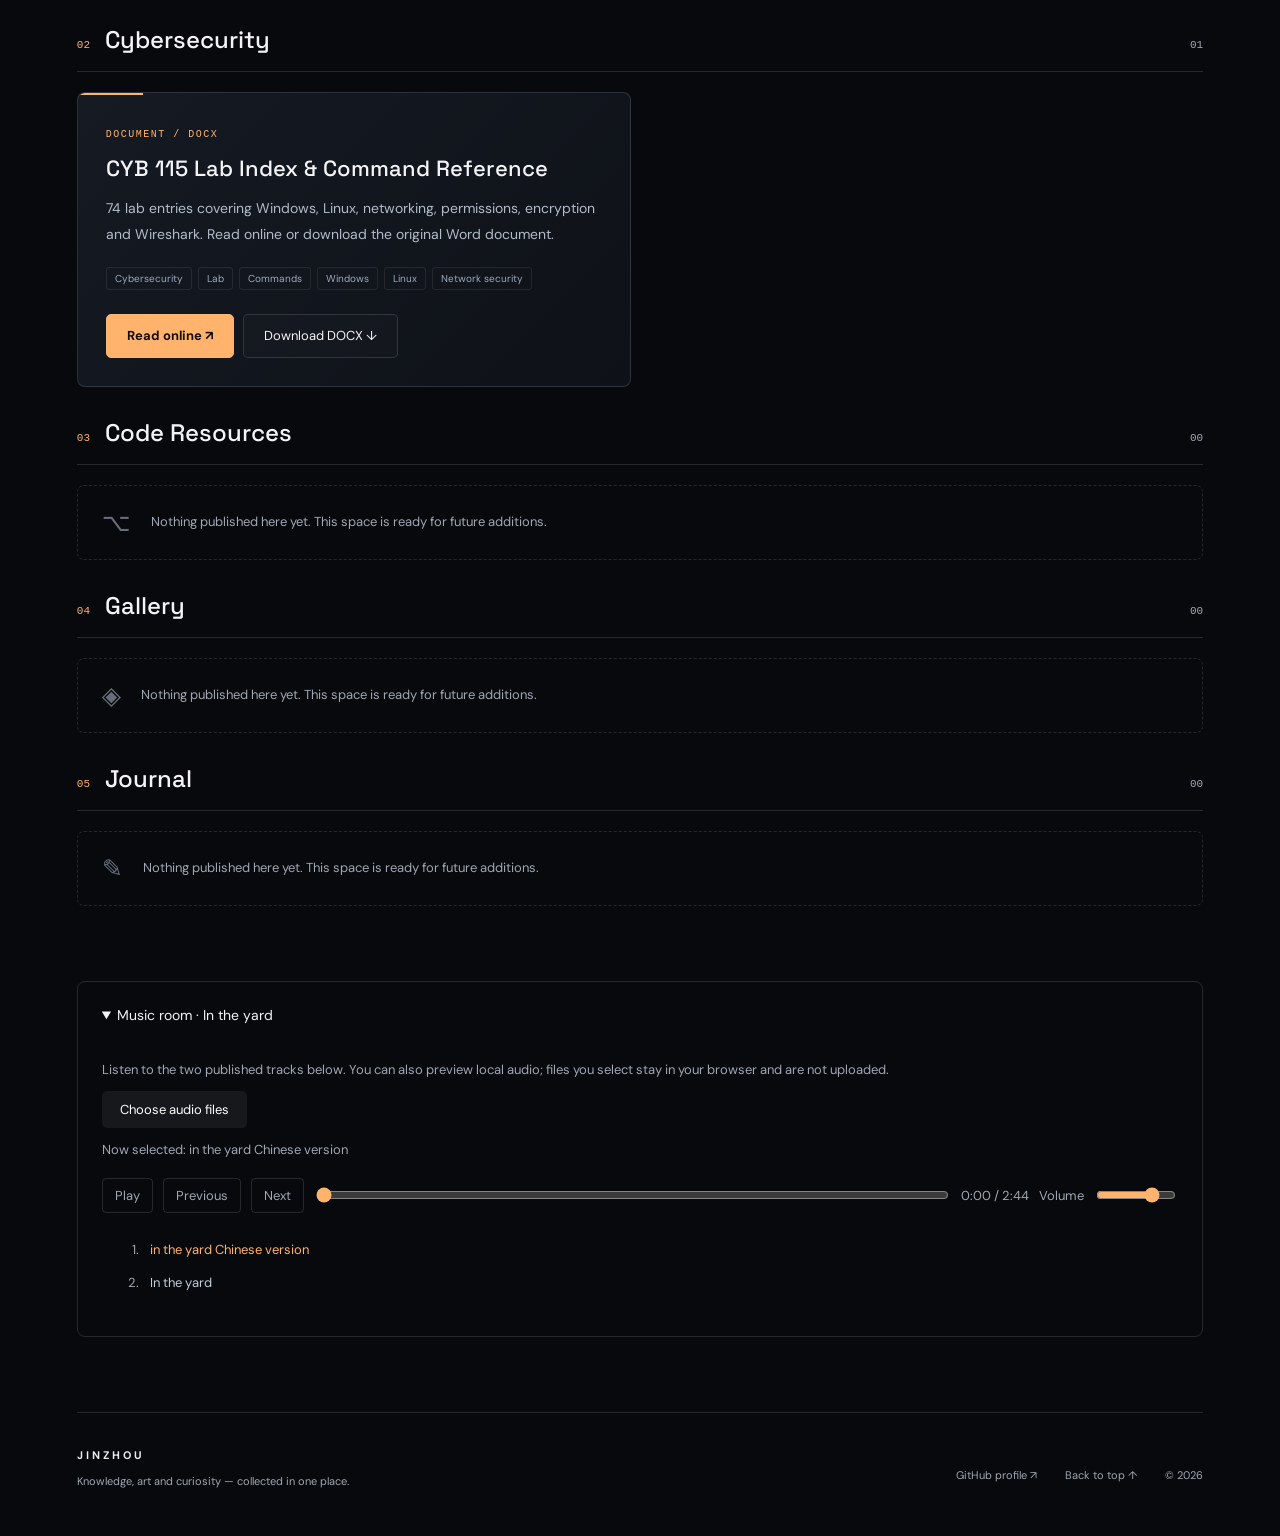
==== commit 0c0f9c47: "Refresh published track data for returning visitors" ====
--- a/index.html
+++ b/index.html
@@ -1,5 +1,5 @@
 <!doctype html>
-<html lang="en"><head><meta charset="utf-8"><meta name="viewport" content="width=device-width, initial-scale=1"><meta name="theme-color" content="#050609"><meta name="description" content="Jinzhou’s Online Resource Library: videos, cybersecurity notes, code resources, art and journals."><title>Jinzhou’s Online Resource Library</title><link rel="icon" href="favicon.svg" type="image/svg+xml"><link rel="stylesheet" href="library.css?v=music2"><script defer src="library.js?v=music2"></script><script defer src="blackhole.js?v=music2"></script></head>
+<html lang="en"><head><meta charset="utf-8"><meta name="viewport" content="width=device-width, initial-scale=1"><meta name="theme-color" content="#050609"><meta name="description" content="Jinzhou’s Online Resource Library: videos, cybersecurity notes, code resources, art and journals."><title>Jinzhou’s Online Resource Library</title><link rel="icon" href="favicon.svg" type="image/svg+xml"><link rel="stylesheet" href="library.css?v=music3"><script defer src="library.js?v=music3"></script><script defer src="blackhole.js?v=music3"></script></head>
 <body><a class="skip" href="#resources" data-i18n="skip">Skip to resources</a>
 <header class="site-header"><a class="brand" href="#home"><span class="brand-star" aria-hidden="true">✳</span><span><b data-i18n="brand">JINZHOU</b><small data-i18n="brandSub">ONLINE RESOURCE LIBRARY</small></span></a><nav aria-label="Main navigation" data-i18n-aria="navigation"><a href="#videos" data-category-nav="videos" data-i18n="videos">Videos</a><a href="#cybersecurity" data-category-nav="cybersecurity" data-i18n="cybersecurity">Cybersecurity</a><a href="#code" data-category-nav="code" data-i18n="code">Code</a><a href="#gallery" data-category-nav="gallery" data-i18n="gallery">Gallery</a><a href="#journal" data-category-nav="journal" data-i18n="journal">Journal</a></nav><button class="language-toggle" type="button" aria-label="切换为中文" lang="zh-CN">中文</button></header>
 <main><section id="home" class="hero"><div class="blackhole-scene" aria-hidden="true"><img src="assets/black-hole.png" alt="" fetchpriority="high"><canvas id="blackhole-canvas"></canvas></div><div class="hero-inner"><p class="eyebrow" data-i18n="heroEyebrow">A PERSONAL LIBRARY / AN OPEN UNIVERSE</p><h1 data-i18n="title">Jinzhou’s Online<br>Resource Library</h1><p class="hero-description" data-i18n="intro">A place for useful knowledge, creative work and discoveries worth keeping.</p><a href="#resources" class="primary" data-i18n="explore">Explore the library ↘</a></div><div class="hero-bottom"><span data-i18n="heroFoot">COLLECT KNOWLEDGE. SHARE CURIOSITY.</span><button id="motion-toggle" type="button" aria-pressed="false" data-i18n="motionOn">Motion on</button></div></section>
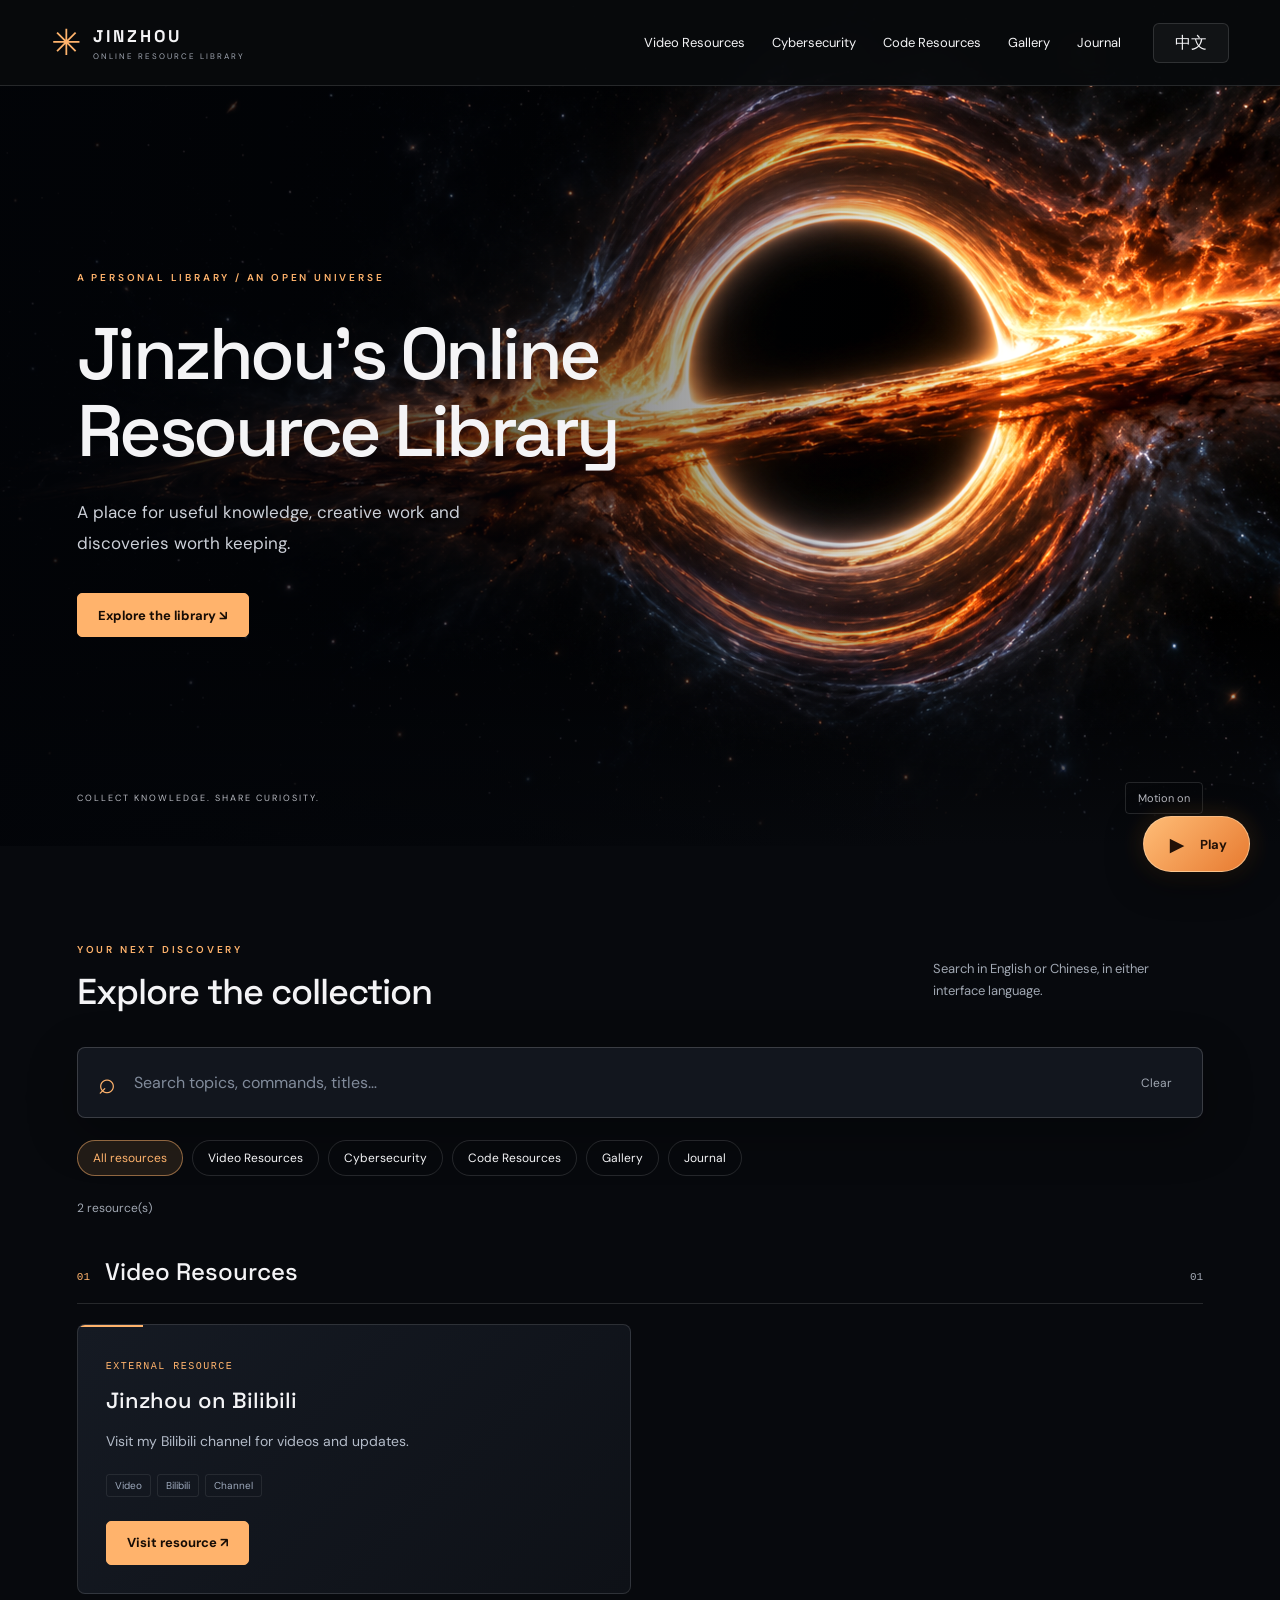
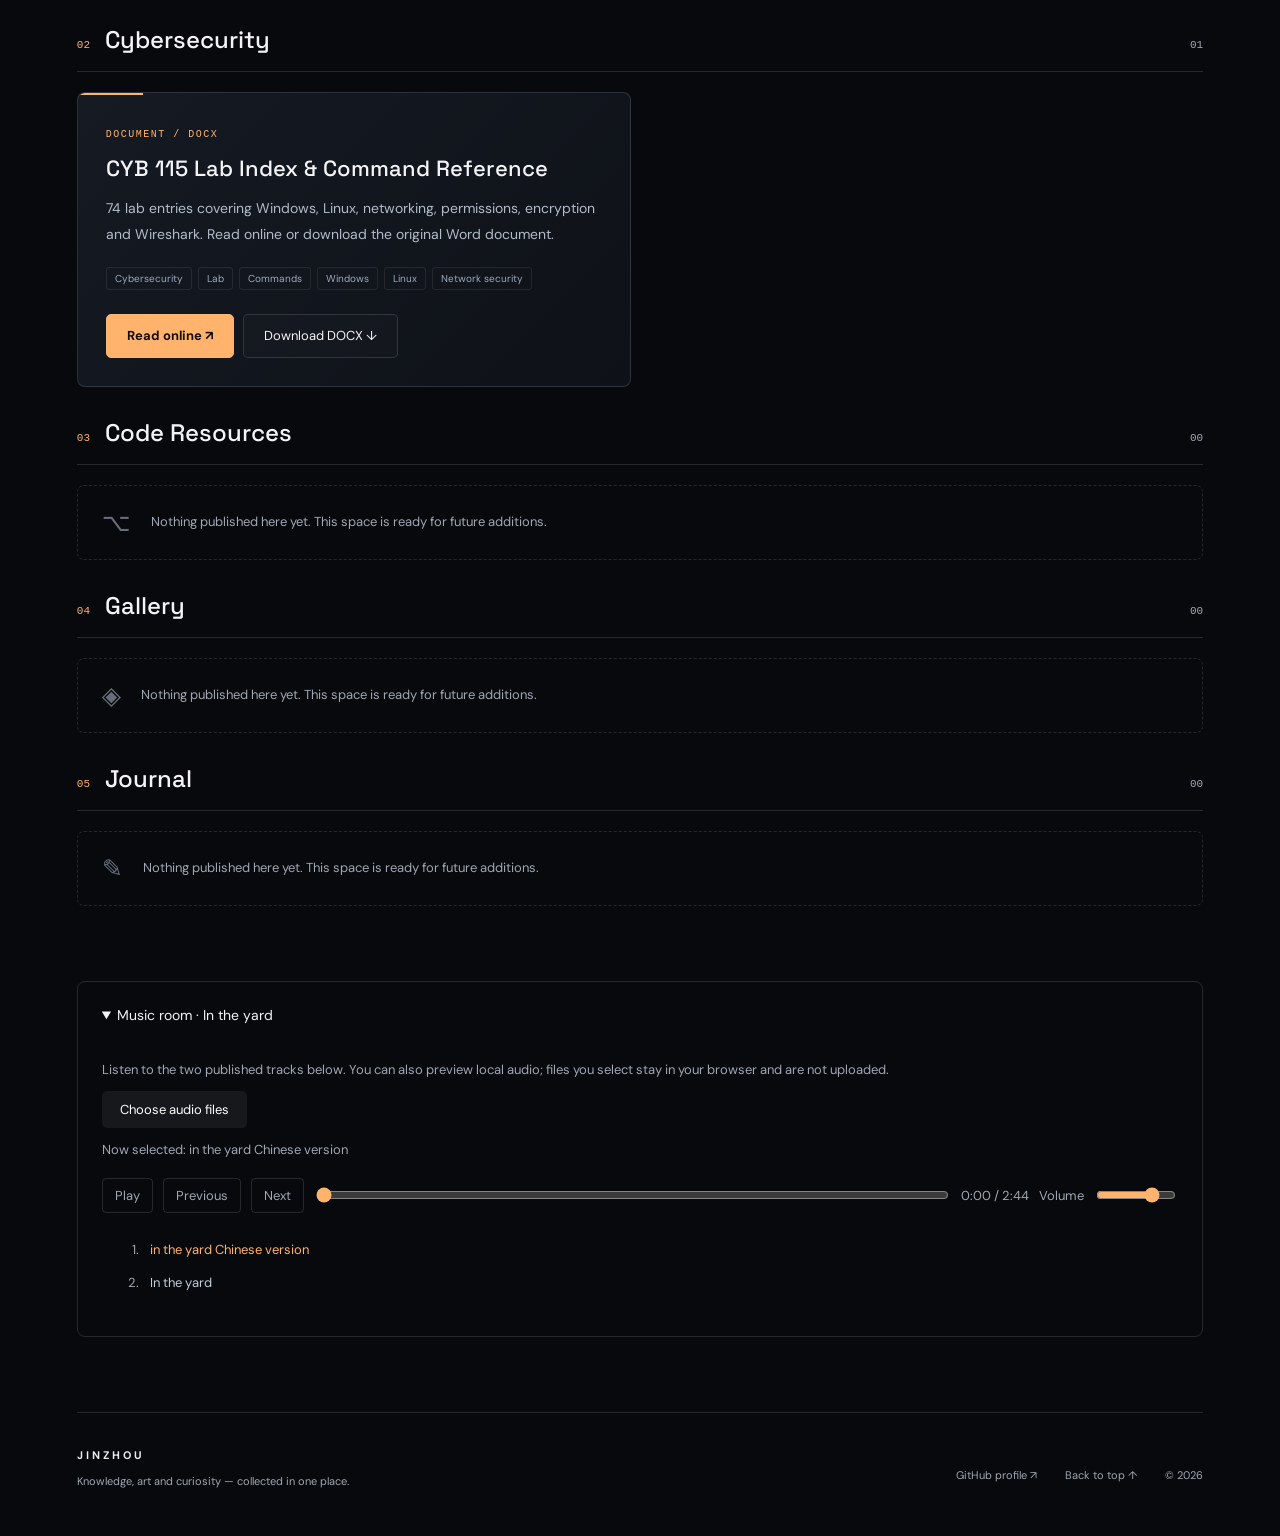
==== commit 445d956e: "Add desktop-only floating playback control synchronized with music player" ====
--- a/index.html
+++ b/index.html
@@ -1,8 +1,8 @@
 <!doctype html>
-<html lang="en"><head><meta charset="utf-8"><meta name="viewport" content="width=device-width, initial-scale=1"><meta name="theme-color" content="#050609"><meta name="description" content="Jinzhou’s Online Resource Library: videos, cybersecurity notes, code resources, art and journals."><title>Jinzhou’s Online Resource Library</title><link rel="icon" href="favicon.svg" type="image/svg+xml"><link rel="stylesheet" href="library.css?v=music3"><script defer src="library.js?v=music3"></script><script defer src="blackhole.js?v=music3"></script></head>
+<html lang="en"><head><meta charset="utf-8"><meta name="viewport" content="width=device-width, initial-scale=1"><meta name="theme-color" content="#050609"><meta name="description" content="Jinzhou’s Online Resource Library: videos, cybersecurity notes, code resources, art and journals."><title>Jinzhou’s Online Resource Library</title><link rel="icon" href="favicon.svg" type="image/svg+xml"><link rel="stylesheet" href="library.css?v=float1"><script defer src="library.js?v=float1"></script><script defer src="blackhole.js?v=float1"></script></head>
 <body><a class="skip" href="#resources" data-i18n="skip">Skip to resources</a>
 <header class="site-header"><a class="brand" href="#home"><span class="brand-star" aria-hidden="true">✳</span><span><b data-i18n="brand">JINZHOU</b><small data-i18n="brandSub">ONLINE RESOURCE LIBRARY</small></span></a><nav aria-label="Main navigation" data-i18n-aria="navigation"><a href="#videos" data-category-nav="videos" data-i18n="videos">Videos</a><a href="#cybersecurity" data-category-nav="cybersecurity" data-i18n="cybersecurity">Cybersecurity</a><a href="#code" data-category-nav="code" data-i18n="code">Code</a><a href="#gallery" data-category-nav="gallery" data-i18n="gallery">Gallery</a><a href="#journal" data-category-nav="journal" data-i18n="journal">Journal</a></nav><button class="language-toggle" type="button" aria-label="切换为中文" lang="zh-CN">中文</button></header>
-<main><section id="home" class="hero"><div class="blackhole-scene" aria-hidden="true"><img src="assets/black-hole.png" alt="" fetchpriority="high"><canvas id="blackhole-canvas"></canvas></div><div class="hero-inner"><p class="eyebrow" data-i18n="heroEyebrow">A PERSONAL LIBRARY / AN OPEN UNIVERSE</p><h1 data-i18n="title">Jinzhou’s Online<br>Resource Library</h1><p class="hero-description" data-i18n="intro">A place for useful knowledge, creative work and discoveries worth keeping.</p><a href="#resources" class="primary" data-i18n="explore">Explore the library ↘</a></div><div class="hero-bottom"><span data-i18n="heroFoot">COLLECT KNOWLEDGE. SHARE CURIOSITY.</span><button id="motion-toggle" type="button" aria-pressed="false" data-i18n="motionOn">Motion on</button></div></section>
+<button id="floating-play" class="floating-play" type="button" disabled aria-label="Play"><span id="floating-play-icon" aria-hidden="true">▶</span><span id="floating-play-label">Play</span></button><main><section id="home" class="hero"><div class="blackhole-scene" aria-hidden="true"><img src="assets/black-hole.png" alt="" fetchpriority="high"><canvas id="blackhole-canvas"></canvas></div><div class="hero-inner"><p class="eyebrow" data-i18n="heroEyebrow">A PERSONAL LIBRARY / AN OPEN UNIVERSE</p><h1 data-i18n="title">Jinzhou’s Online<br>Resource Library</h1><p class="hero-description" data-i18n="intro">A place for useful knowledge, creative work and discoveries worth keeping.</p><a href="#resources" class="primary" data-i18n="explore">Explore the library ↘</a></div><div class="hero-bottom"><span data-i18n="heroFoot">COLLECT KNOWLEDGE. SHARE CURIOSITY.</span><button id="motion-toggle" type="button" aria-pressed="false" data-i18n="motionOn">Motion on</button></div></section>
 <section id="resources" class="library shell"><div class="library-heading"><div><p class="eyebrow" data-i18n="browseEyebrow">YOUR NEXT DISCOVERY</p><h2 data-i18n="browseTitle">Explore the collection</h2></div><p data-i18n="searchHint">Search in English or Chinese, in either interface language.</p></div><form class="search-form" role="search" id="search-form"><label class="sr-only" for="library-search" data-i18n="searchLabel">Search all resources</label><span aria-hidden="true">⌕</span><input id="library-search" type="search" autocomplete="off" placeholder="Search topics, commands, titles…" data-i18n-placeholder="searchPlaceholder"><button type="button" id="clear-search" data-i18n="clear">Clear</button></form><div id="category-filters" class="category-filters" aria-label="Resource categories" data-i18n-aria="categories"></div><p id="search-status" class="search-status" aria-live="polite"></p><div id="resource-sections"></div><div id="empty-search" class="empty-search" hidden><span aria-hidden="true">⌕</span><h3 data-i18n="noResults">No matching resources</h3><p data-i18n="noResultsHint">Try a topic in English or Chinese, or clear the category filter.</p><button id="reset-search" class="secondary" data-i18n="reset">Reset search</button></div><p id="load-error" role="alert" hidden></p></section>
 <section id="music" class="music-room shell"><details open><summary data-i18n="musicTitle">Music room · In the yard</summary><div class="music-body"><p data-i18n="musicHint">Preview your own audio here. Files stay in this browser and are not uploaded or shared.</p><label for="local-music" data-i18n="chooseMusic">Choose audio files</label><input type="file" id="local-music" accept="audio/*" multiple><p id="music-status" role="status" data-i18n="noMusic">No public tracks yet.</p><div class="audio-player"><button id="audio-play" type="button" disabled data-i18n="play">Play</button><button id="audio-prev" type="button" disabled data-i18n="previous">Previous</button><button id="audio-next" type="button" disabled data-i18n="next">Next</button><label for="audio-seek" class="sr-only" data-i18n="seek">Playback position</label><input id="audio-seek" type="range" min="0" max="100" value="0" step="0.1" disabled><span id="audio-time">0:00 / 0:00</span><label for="audio-volume" data-i18n="volume">Volume</label><input id="audio-volume" type="range" min="0" max="1" value="0.75" step="0.05"></div><audio id="audio" preload="metadata"></audio><ol id="audio-list"></ol><button id="audio-clear" class="secondary" hidden data-i18n="exitListening">Exit local listening</button></div></details></section>
 </main><footer class="shell"><div><b data-i18n="brand">JINZHOU</b><p data-i18n="footerDescription">Knowledge, art and curiosity — collected in one place.</p></div><a href="https://github.com/jinzhoudhao-cloud" target="_blank" rel="noopener noreferrer" data-i18n="github">GitHub profile ↗</a><a href="#home" data-i18n="backTop">Back to top ↑</a><span>© <span id="year">2026</span></span></footer>
--- a/library.css
+++ b/library.css
@@ -3,3 +3,5 @@
 @media(min-width:1500px){.hero-inner{margin-left:max(6%,calc((100vw - 1280px)/2))}}@media(max-width:1000px){.site-header nav{gap:15px}.brand small{display:none}.site-header{gap:20px}.reader-toolbar{align-items:start;flex-direction:column}.reader-actions{width:100%}.reader-actions .language-toggle{margin-left:auto}}@media(max-width:700px){:root{scroll-padding-top:82px}.site-header{height:74px;padding-inline:6%;justify-content:space-between}.site-header nav{display:none}.brand b{font-size:14px}.brand-star{font-size:28px}.hero{min-height:660px;height:88svh;max-height:850px}.hero h1{font-size:45px;letter-spacing:-2px;line-height:1.1}.hero-inner{margin-top:100px}.hero-description{font-size:15px;max-width:310px}.hero:after{background:linear-gradient(90deg,#020408c9,#02040848),linear-gradient(0deg,#07090d,transparent 65%)}.blackhole-scene img,.blackhole-scene canvas{object-position:60% center}.hero-bottom{font-size:7px;letter-spacing:1px}.library{padding-top:50px}.library-heading{display:block}.library-heading h2{font-size:29px}.library-heading>p{max-width:none}.search-form{padding:8px 12px;gap:10px}.search-form input{font-size:14px}.category-filters{gap:7px}.category-filters button{padding:8px 12px;font-size:11px}.resource-grid{grid-template-columns:1fr}.resource-card{padding:23px}.section-heading h3{font-size:21px}.empty-category{padding:18px}.reader-toolbar{padding:15px;gap:12px}.reader-toolbar h2{font-size:17px}.reader-actions{gap:6px}.reader-actions .secondary{font-size:11px;padding:8px 10px}.reader-actions .language-toggle{min-width:65px;padding:8px}.reader-body{padding:10px 15px 25px;font-size:13px}.lab-table th:first-child{width:50px}.lab-table th,.lab-table td{padding:12px 7px}.document-search>div{gap:7px}.document-search input{font-size:12px}.music-body{padding-inline:18px}.audio-player{gap:8px}footer{flex-wrap:wrap;gap:20px}footer>div{width:100%;margin:0}.eyebrow{font-size:8px;letter-spacing:2px}}@media(prefers-reduced-motion:reduce){:root{scroll-behavior:auto}}.is-still{scroll-behavior:auto}
 
 button,.secondary,.primary{white-space:nowrap}.document-search button{flex-shrink:0}
+
+.floating-play{position:fixed;right:30px;bottom:28px;z-index:25;display:flex;align-items:center;gap:12px;min-height:56px;padding:14px 22px;border:1px solid #ffd6a7a0;border-radius:40px;background:linear-gradient(135deg,#ffbd77,#e77a30);color:#211107;font-weight:700;box-shadow:0 8px 35px #0009,0 0 25px #ff9e3a30;transition:box-shadow .2s,transform .2s}.floating-play:hover{color:#110800;border-color:#fff0dc;box-shadow:0 8px 35px #0009,0 0 32px #ff9e3a70;transform:translateY(-2px)}.floating-play.is-playing{background:linear-gradient(135deg,#1d222d,#0b0e15);color:#ffc18b;border-color:#ffae6870}.floating-play:disabled{opacity:.45}#floating-play-icon{font-size:19px;width:22px;text-align:center}#floating-play-label{font-size:13px}@media(max-width:767px),(hover:none) and (pointer:coarse){.floating-play{display:none}}@media(prefers-reduced-motion:reduce){.floating-play{transition:none}}
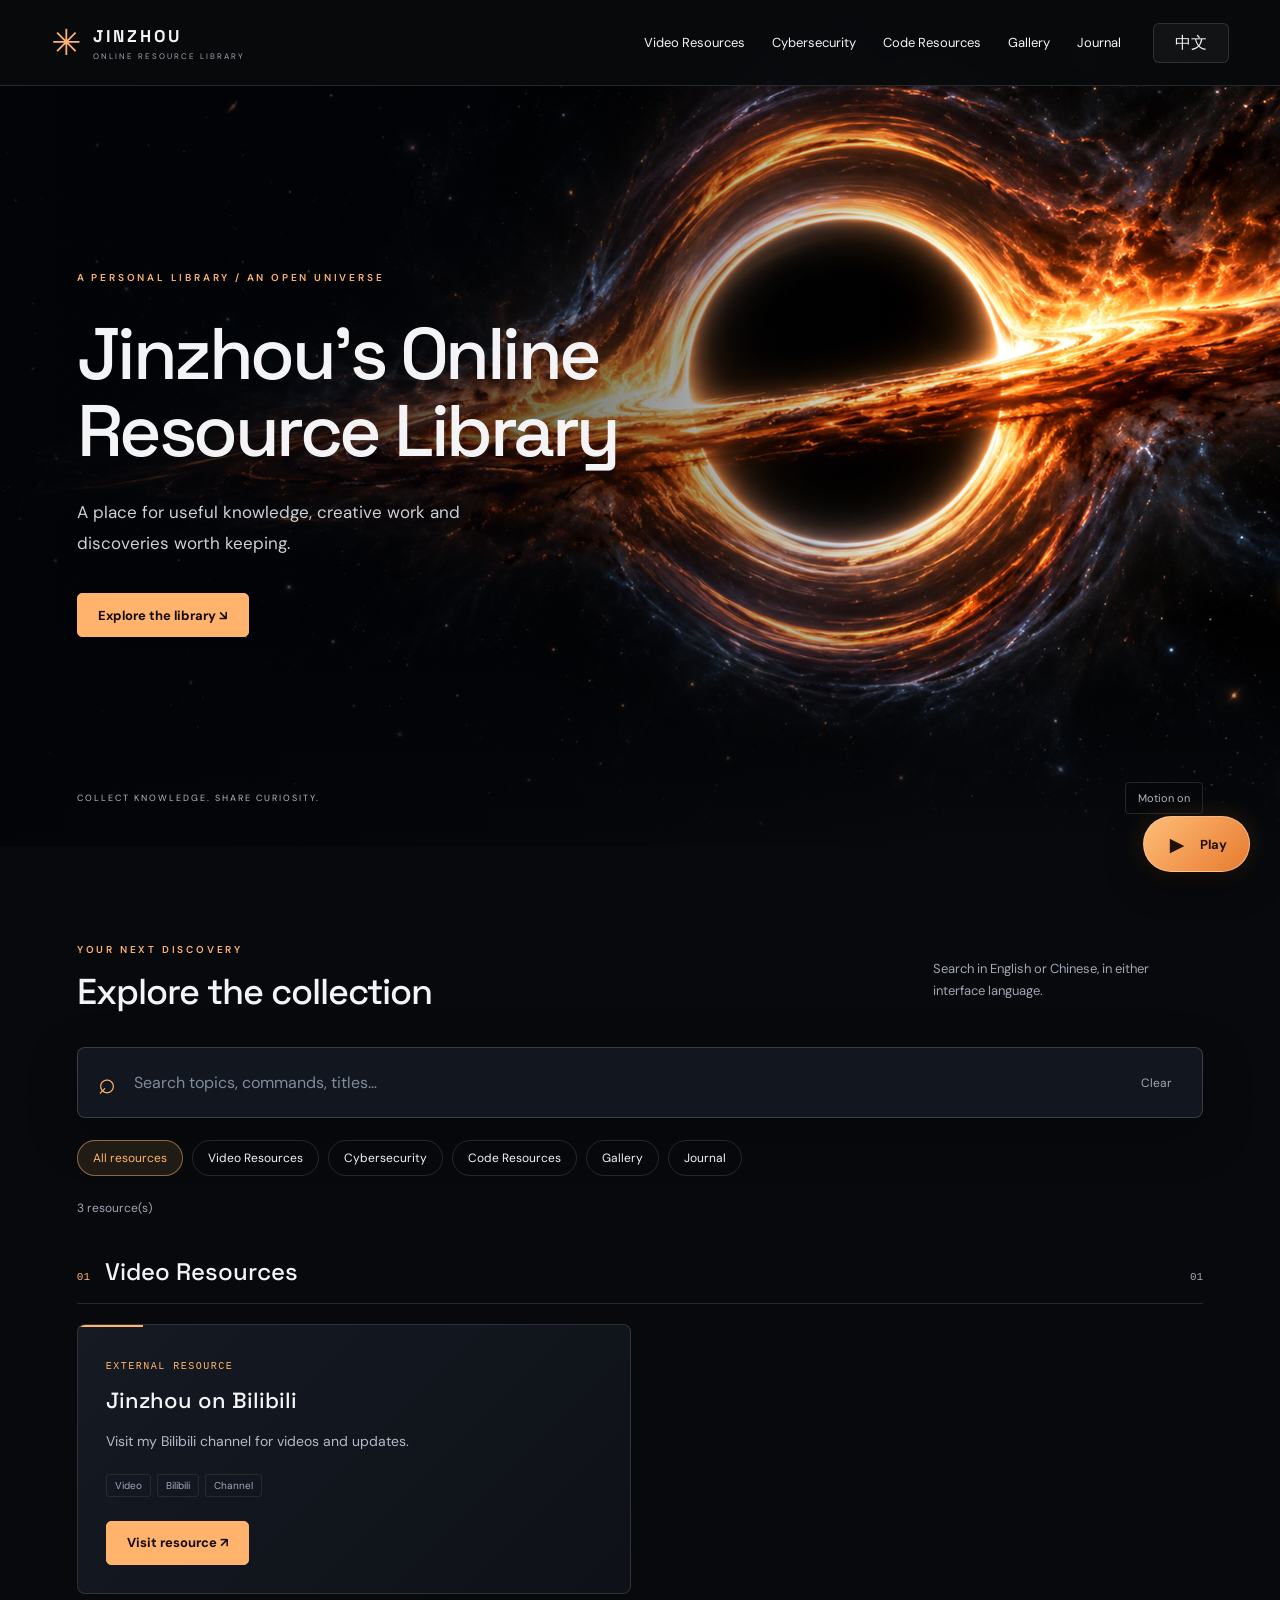
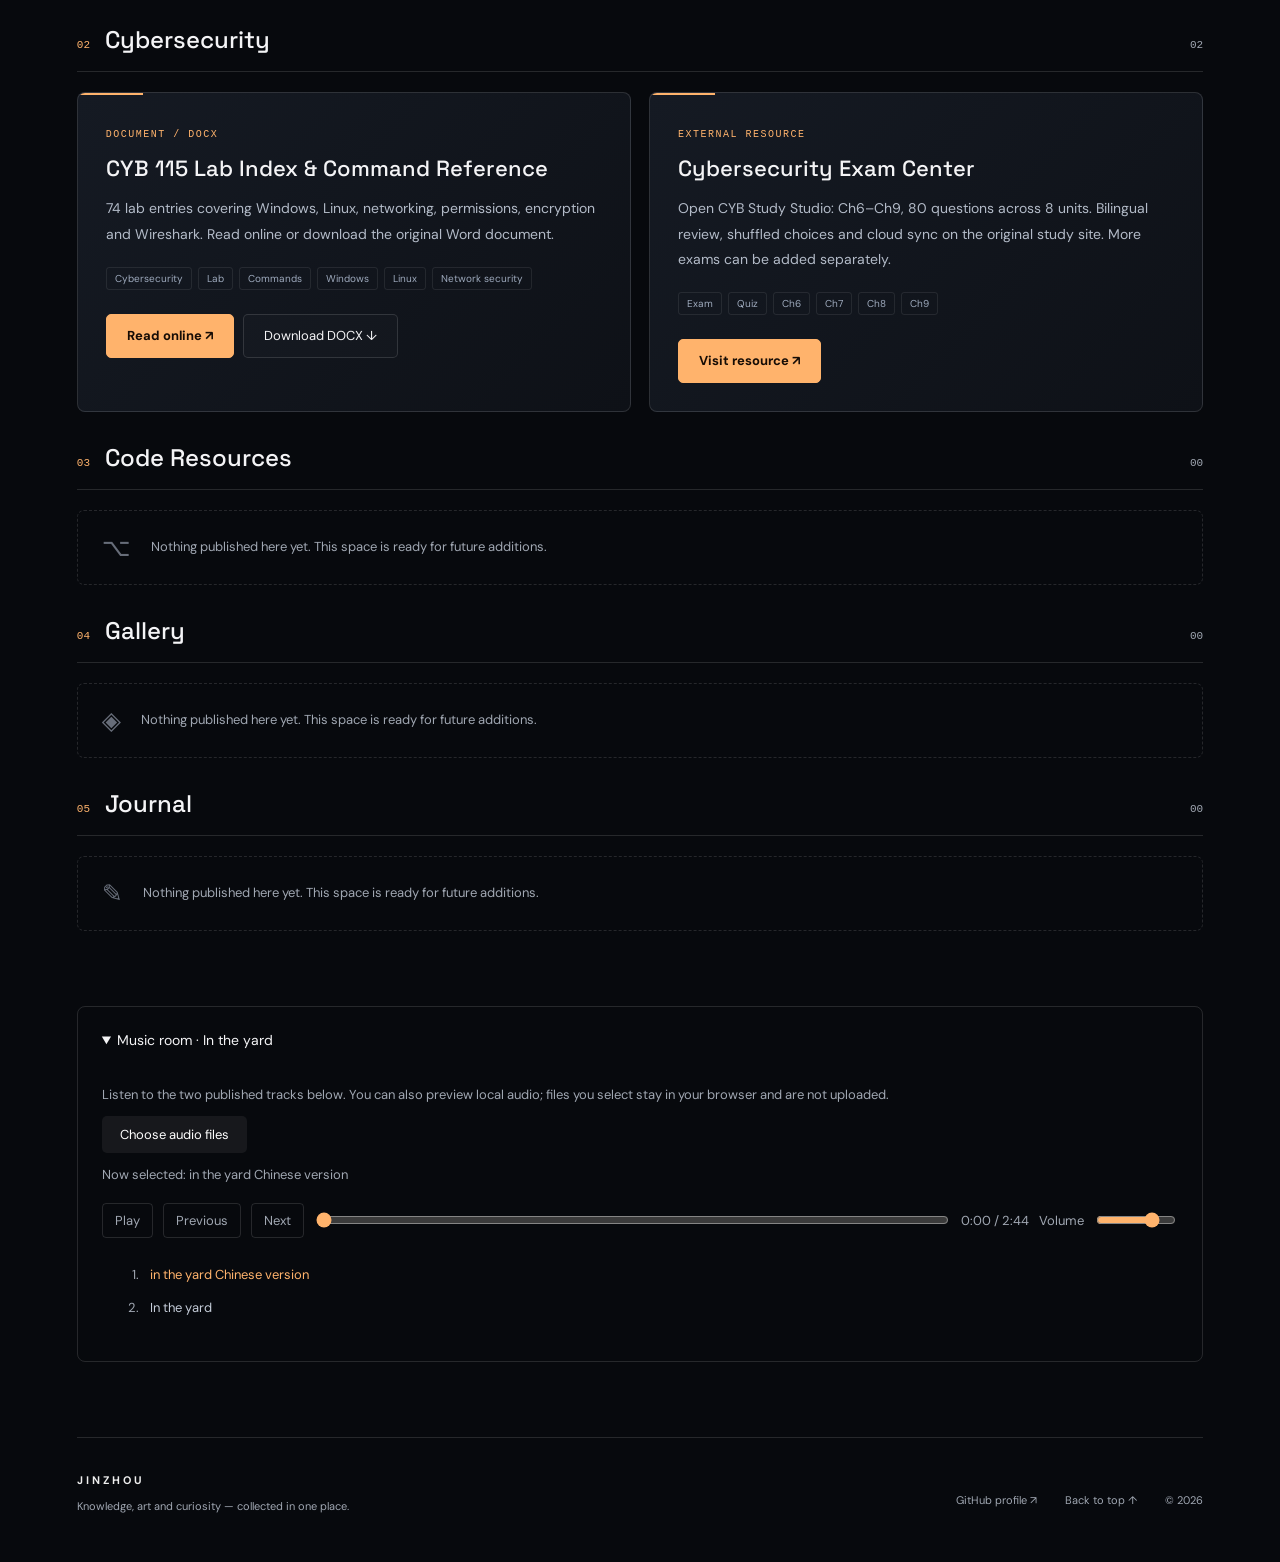
==== commit 842f5b69: "Add bilingual cybersecurity exam center linking existing CYB Study Studio" ====
--- a/index.html
+++ b/index.html
@@ -1,5 +1,5 @@
 <!doctype html>
-<html lang="en"><head><meta charset="utf-8"><meta name="viewport" content="width=device-width, initial-scale=1"><meta name="theme-color" content="#050609"><meta name="description" content="Jinzhou’s Online Resource Library: videos, cybersecurity notes, code resources, art and journals."><title>Jinzhou’s Online Resource Library</title><link rel="icon" href="favicon.svg" type="image/svg+xml"><link rel="stylesheet" href="library.css?v=float1"><script defer src="library.js?v=float1"></script><script defer src="blackhole.js?v=float1"></script></head>
+<html lang="en"><head><meta charset="utf-8"><meta name="viewport" content="width=device-width, initial-scale=1"><meta name="theme-color" content="#050609"><meta name="description" content="Jinzhou’s Online Resource Library: videos, cybersecurity notes, code resources, art and journals."><title>Jinzhou’s Online Resource Library</title><link rel="icon" href="favicon.svg" type="image/svg+xml"><link rel="stylesheet" href="library.css?v=exams1"><script defer src="library.js?v=exams1"></script><script defer src="blackhole.js?v=exams1"></script></head>
 <body><a class="skip" href="#resources" data-i18n="skip">Skip to resources</a>
 <header class="site-header"><a class="brand" href="#home"><span class="brand-star" aria-hidden="true">✳</span><span><b data-i18n="brand">JINZHOU</b><small data-i18n="brandSub">ONLINE RESOURCE LIBRARY</small></span></a><nav aria-label="Main navigation" data-i18n-aria="navigation"><a href="#videos" data-category-nav="videos" data-i18n="videos">Videos</a><a href="#cybersecurity" data-category-nav="cybersecurity" data-i18n="cybersecurity">Cybersecurity</a><a href="#code" data-category-nav="code" data-i18n="code">Code</a><a href="#gallery" data-category-nav="gallery" data-i18n="gallery">Gallery</a><a href="#journal" data-category-nav="journal" data-i18n="journal">Journal</a></nav><button class="language-toggle" type="button" aria-label="切换为中文" lang="zh-CN">中文</button></header>
 <button id="floating-play" class="floating-play" type="button" disabled aria-label="Play"><span id="floating-play-icon" aria-hidden="true">▶</span><span id="floating-play-label">Play</span></button><main><section id="home" class="hero"><div class="blackhole-scene" aria-hidden="true"><img src="assets/black-hole.png" alt="" fetchpriority="high"><canvas id="blackhole-canvas"></canvas></div><div class="hero-inner"><p class="eyebrow" data-i18n="heroEyebrow">A PERSONAL LIBRARY / AN OPEN UNIVERSE</p><h1 data-i18n="title">Jinzhou’s Online<br>Resource Library</h1><p class="hero-description" data-i18n="intro">A place for useful knowledge, creative work and discoveries worth keeping.</p><a href="#resources" class="primary" data-i18n="explore">Explore the library ↘</a></div><div class="hero-bottom"><span data-i18n="heroFoot">COLLECT KNOWLEDGE. SHARE CURIOSITY.</span><button id="motion-toggle" type="button" aria-pressed="false" data-i18n="motionOn">Motion on</button></div></section>
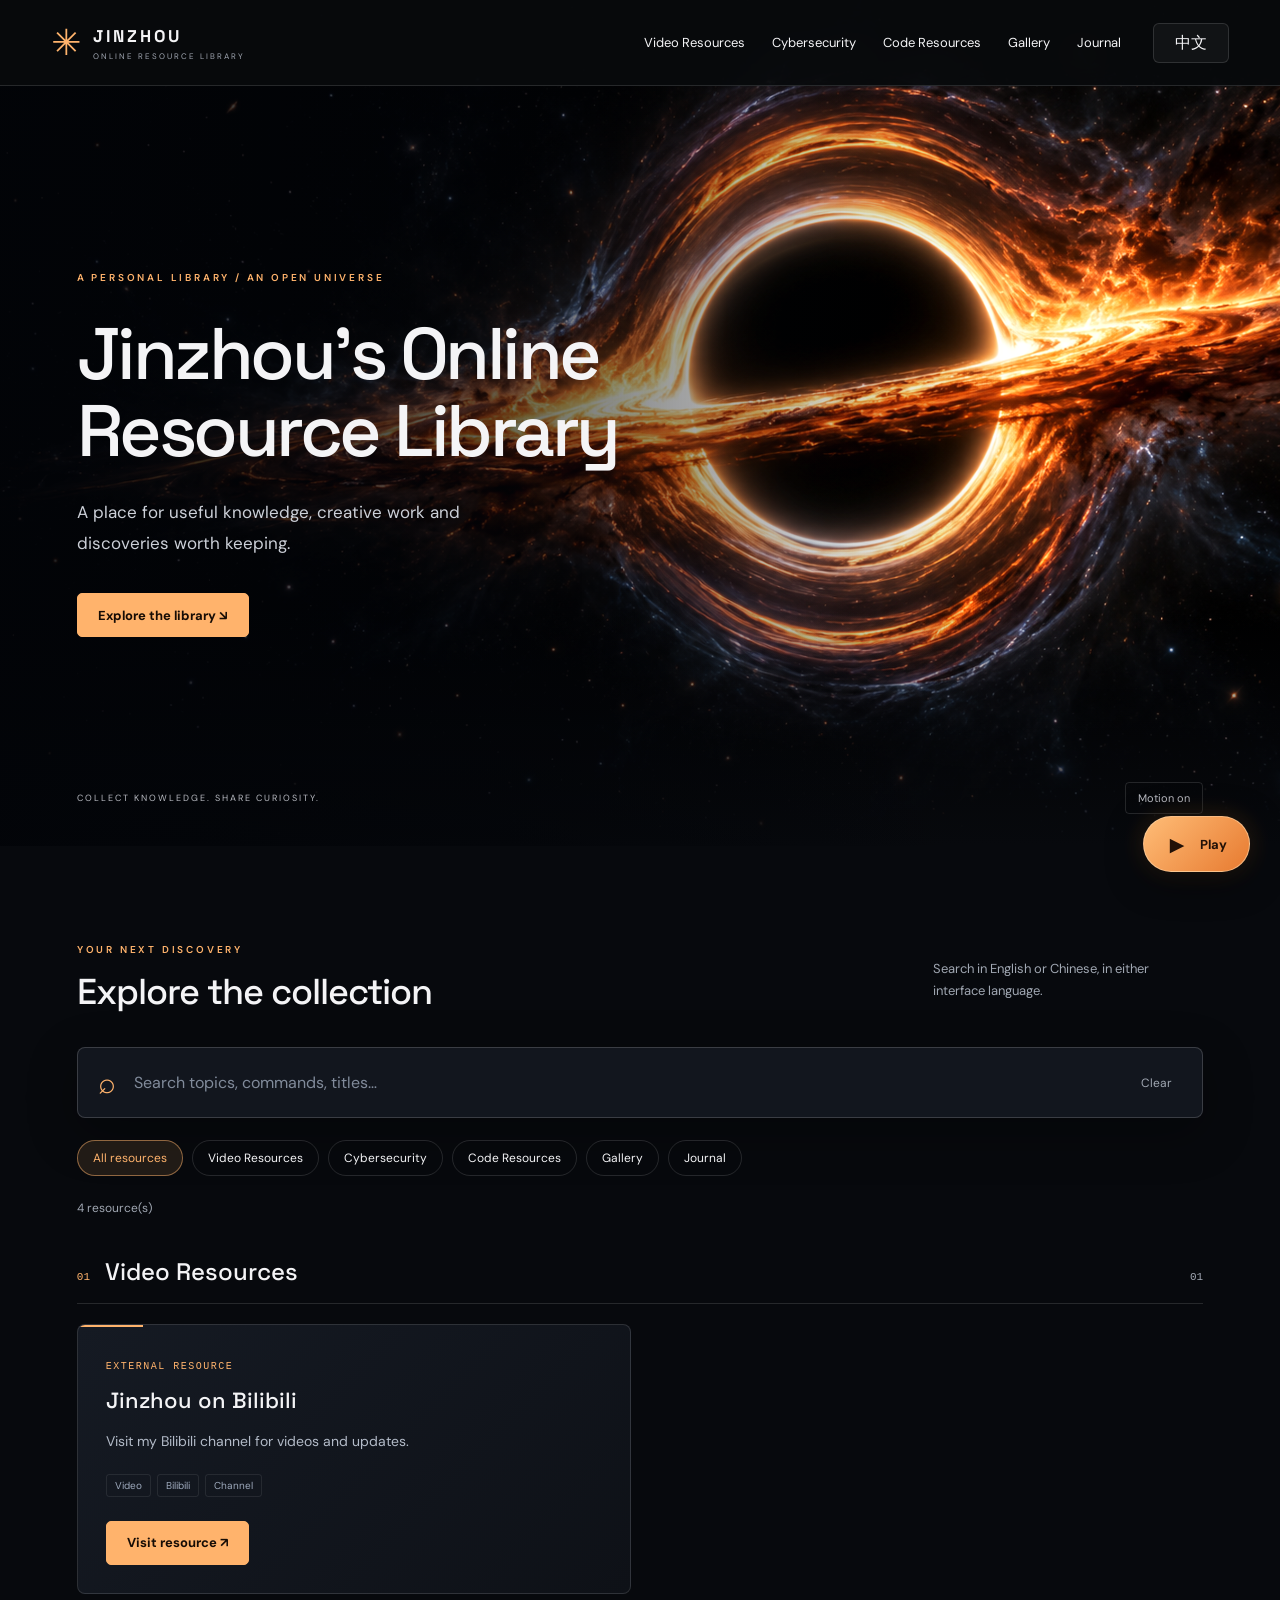
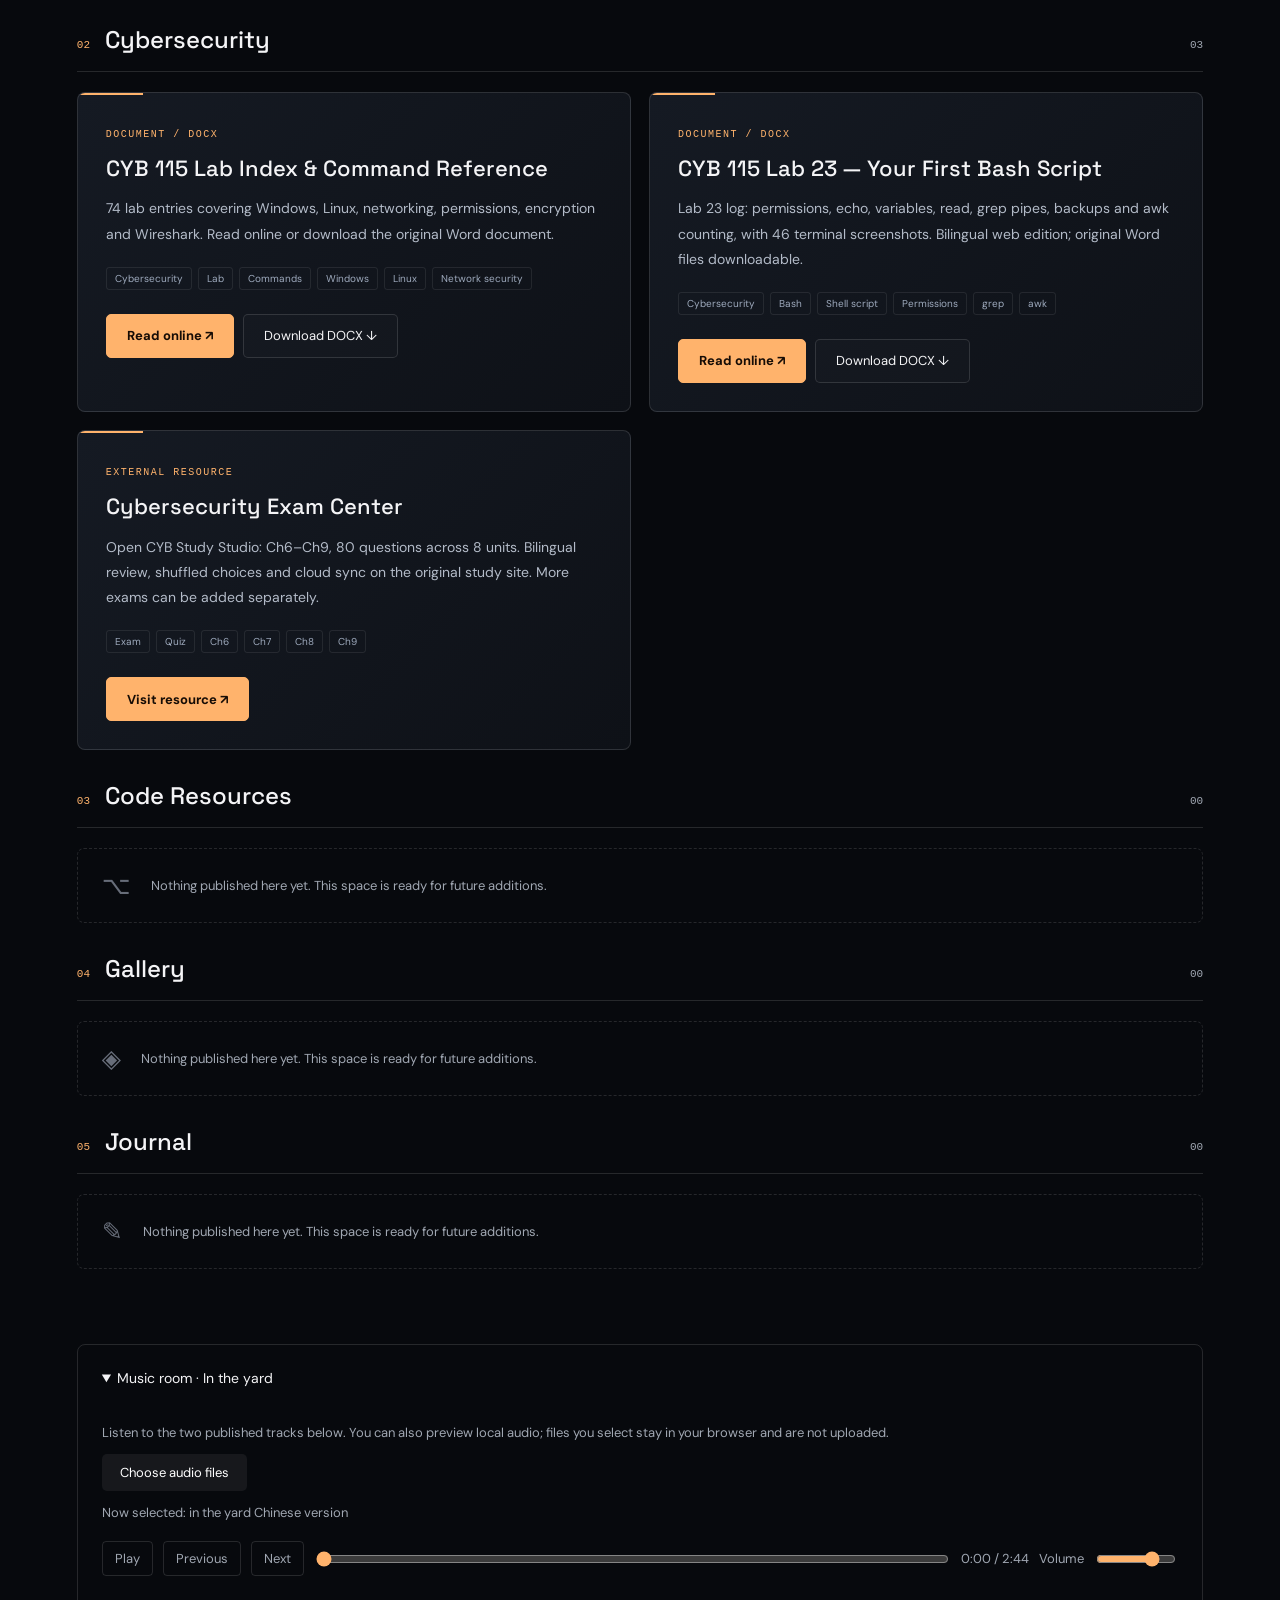
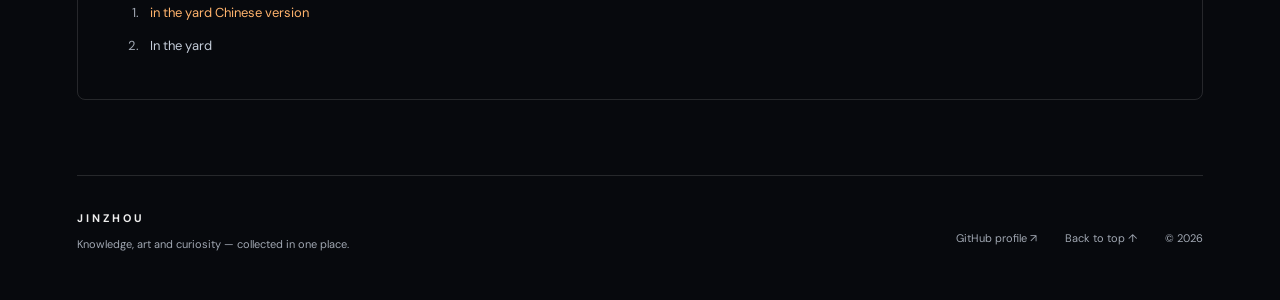
==== commit bb9e59d0: "Add CYB 115 Lab 23 to cybersecurity with bilingual reader and screenshots" ====
--- a/index.html
+++ b/index.html
@@ -1,10 +1,10 @@
-<!doctype html>
-<html lang="en"><head><meta charset="utf-8"><meta name="viewport" content="width=device-width, initial-scale=1"><meta name="theme-color" content="#050609"><meta name="description" content="Jinzhou’s Online Resource Library: videos, cybersecurity notes, code resources, art and journals."><title>Jinzhou’s Online Resource Library</title><link rel="icon" href="favicon.svg" type="image/svg+xml"><link rel="stylesheet" href="library.css?v=exams1"><script defer src="library.js?v=exams1"></script><script defer src="blackhole.js?v=exams1"></script></head>
-<body><a class="skip" href="#resources" data-i18n="skip">Skip to resources</a>
-<header class="site-header"><a class="brand" href="#home"><span class="brand-star" aria-hidden="true">✳</span><span><b data-i18n="brand">JINZHOU</b><small data-i18n="brandSub">ONLINE RESOURCE LIBRARY</small></span></a><nav aria-label="Main navigation" data-i18n-aria="navigation"><a href="#videos" data-category-nav="videos" data-i18n="videos">Videos</a><a href="#cybersecurity" data-category-nav="cybersecurity" data-i18n="cybersecurity">Cybersecurity</a><a href="#code" data-category-nav="code" data-i18n="code">Code</a><a href="#gallery" data-category-nav="gallery" data-i18n="gallery">Gallery</a><a href="#journal" data-category-nav="journal" data-i18n="journal">Journal</a></nav><button class="language-toggle" type="button" aria-label="切换为中文" lang="zh-CN">中文</button></header>
-<button id="floating-play" class="floating-play" type="button" disabled aria-label="Play"><span id="floating-play-icon" aria-hidden="true">▶</span><span id="floating-play-label">Play</span></button><main><section id="home" class="hero"><div class="blackhole-scene" aria-hidden="true"><img src="assets/black-hole.png" alt="" fetchpriority="high"><canvas id="blackhole-canvas"></canvas></div><div class="hero-inner"><p class="eyebrow" data-i18n="heroEyebrow">A PERSONAL LIBRARY / AN OPEN UNIVERSE</p><h1 data-i18n="title">Jinzhou’s Online<br>Resource Library</h1><p class="hero-description" data-i18n="intro">A place for useful knowledge, creative work and discoveries worth keeping.</p><a href="#resources" class="primary" data-i18n="explore">Explore the library ↘</a></div><div class="hero-bottom"><span data-i18n="heroFoot">COLLECT KNOWLEDGE. SHARE CURIOSITY.</span><button id="motion-toggle" type="button" aria-pressed="false" data-i18n="motionOn">Motion on</button></div></section>
-<section id="resources" class="library shell"><div class="library-heading"><div><p class="eyebrow" data-i18n="browseEyebrow">YOUR NEXT DISCOVERY</p><h2 data-i18n="browseTitle">Explore the collection</h2></div><p data-i18n="searchHint">Search in English or Chinese, in either interface language.</p></div><form class="search-form" role="search" id="search-form"><label class="sr-only" for="library-search" data-i18n="searchLabel">Search all resources</label><span aria-hidden="true">⌕</span><input id="library-search" type="search" autocomplete="off" placeholder="Search topics, commands, titles…" data-i18n-placeholder="searchPlaceholder"><button type="button" id="clear-search" data-i18n="clear">Clear</button></form><div id="category-filters" class="category-filters" aria-label="Resource categories" data-i18n-aria="categories"></div><p id="search-status" class="search-status" aria-live="polite"></p><div id="resource-sections"></div><div id="empty-search" class="empty-search" hidden><span aria-hidden="true">⌕</span><h3 data-i18n="noResults">No matching resources</h3><p data-i18n="noResultsHint">Try a topic in English or Chinese, or clear the category filter.</p><button id="reset-search" class="secondary" data-i18n="reset">Reset search</button></div><p id="load-error" role="alert" hidden></p></section>
-<section id="music" class="music-room shell"><details open><summary data-i18n="musicTitle">Music room · In the yard</summary><div class="music-body"><p data-i18n="musicHint">Preview your own audio here. Files stay in this browser and are not uploaded or shared.</p><label for="local-music" data-i18n="chooseMusic">Choose audio files</label><input type="file" id="local-music" accept="audio/*" multiple><p id="music-status" role="status" data-i18n="noMusic">No public tracks yet.</p><div class="audio-player"><button id="audio-play" type="button" disabled data-i18n="play">Play</button><button id="audio-prev" type="button" disabled data-i18n="previous">Previous</button><button id="audio-next" type="button" disabled data-i18n="next">Next</button><label for="audio-seek" class="sr-only" data-i18n="seek">Playback position</label><input id="audio-seek" type="range" min="0" max="100" value="0" step="0.1" disabled><span id="audio-time">0:00 / 0:00</span><label for="audio-volume" data-i18n="volume">Volume</label><input id="audio-volume" type="range" min="0" max="1" value="0.75" step="0.05"></div><audio id="audio" preload="metadata"></audio><ol id="audio-list"></ol><button id="audio-clear" class="secondary" hidden data-i18n="exitListening">Exit local listening</button></div></details></section>
-</main><footer class="shell"><div><b data-i18n="brand">JINZHOU</b><p data-i18n="footerDescription">Knowledge, art and curiosity — collected in one place.</p></div><a href="https://github.com/jinzhoudhao-cloud" target="_blank" rel="noopener noreferrer" data-i18n="github">GitHub profile ↗</a><a href="#home" data-i18n="backTop">Back to top ↑</a><span>© <span id="year">2026</span></span></footer>
-<dialog id="document-reader" aria-labelledby="reader-title"><header class="reader-toolbar"><div><p class="eyebrow" data-i18n="readerEyebrow">CYBERSECURITY / DOCUMENT READER</p><h2 id="reader-title"></h2></div><div class="reader-actions"><a class="secondary" id="reader-download" href="resources/CYB115_Lab_Index.docx" download="CYB115_Lab_Index (1).docx" data-i18n="download">Download DOCX ↓</a><button type="button" class="language-toggle" aria-label="切换为中文" lang="zh-CN">中文</button><button type="button" id="close-reader" class="close-button" aria-label="Close reader" data-i18n-aria="closeReader">×</button></div></header><div class="reader-body"><p class="reader-note" data-i18n="readerNote">Readable web edition. The downloadable Word document is the unchanged original.</p><p id="reader-byline"></p><p id="reader-intro"></p><form id="document-search-form" class="document-search" role="search"><label for="document-search" data-i18n="documentSearch">Search this document</label><div><input id="document-search" type="search" autocomplete="off" data-i18n-placeholder="documentPlaceholder" placeholder="Try firewall, 权限, or Lab 19A"><button type="button" id="clear-document" class="secondary" data-i18n="clear">Clear</button></div></form><p id="document-count" aria-live="polite"></p><table class="lab-table"><thead><tr><th scope="col" data-i18n="lab">Lab</th><th scope="col" data-i18n="contents">Contents and commands</th></tr></thead><tbody id="lab-rows"></tbody></table><p id="doc-no-results" hidden data-i18n="noLabResults">No matching lab entries. Try another keyword.</p></div></dialog>
-<dialog id="art-reader" aria-labelledby="art-title"><div class="art-controls"><button type="button" class="language-toggle" lang="zh-CN">中文</button><button id="close-art" class="close-button" data-i18n-aria="closeArtwork" aria-label="Close artwork">×</button></div><img id="art-image" alt=""><h2 id="art-title"></h2><p id="art-description"></p></dialog><noscript><p>This library needs JavaScript for language switching, search and the document reader. <a href="resources/CYB115_Lab_Index.docx" download>Download the original CYB 115 document</a>.</p></noscript></body></html>
+<!doctype html>
+<html lang="en"><head><meta charset="utf-8"><meta name="viewport" content="width=device-width, initial-scale=1"><meta name="theme-color" content="#050609"><meta name="description" content="Jinzhou’s Online Resource Library: videos, cybersecurity notes, code resources, art and journals."><title>Jinzhou’s Online Resource Library</title><link rel="icon" href="favicon.svg" type="image/svg+xml"><link rel="stylesheet" href="library.css?v=lab23"><script defer src="library.js?v=lab23"></script><script defer src="blackhole.js?v=lab23"></script></head>
+<body><a class="skip" href="#resources" data-i18n="skip">Skip to resources</a>
+<header class="site-header"><a class="brand" href="#home"><span class="brand-star" aria-hidden="true">✳</span><span><b data-i18n="brand">JINZHOU</b><small data-i18n="brandSub">ONLINE RESOURCE LIBRARY</small></span></a><nav aria-label="Main navigation" data-i18n-aria="navigation"><a href="#videos" data-category-nav="videos" data-i18n="videos">Videos</a><a href="#cybersecurity" data-category-nav="cybersecurity" data-i18n="cybersecurity">Cybersecurity</a><a href="#code" data-category-nav="code" data-i18n="code">Code</a><a href="#gallery" data-category-nav="gallery" data-i18n="gallery">Gallery</a><a href="#journal" data-category-nav="journal" data-i18n="journal">Journal</a></nav><button class="language-toggle" type="button" aria-label="切换为中文" lang="zh-CN">中文</button></header>
+<button id="floating-play" class="floating-play" type="button" disabled aria-label="Play"><span id="floating-play-icon" aria-hidden="true">▶</span><span id="floating-play-label">Play</span></button><main><section id="home" class="hero"><div class="blackhole-scene" aria-hidden="true"><img src="assets/black-hole.png" alt="" fetchpriority="high"><canvas id="blackhole-canvas"></canvas></div><div class="hero-inner"><p class="eyebrow" data-i18n="heroEyebrow">A PERSONAL LIBRARY / AN OPEN UNIVERSE</p><h1 data-i18n="title">Jinzhou’s Online<br>Resource Library</h1><p class="hero-description" data-i18n="intro">A place for useful knowledge, creative work and discoveries worth keeping.</p><a href="#resources" class="primary" data-i18n="explore">Explore the library ↘</a></div><div class="hero-bottom"><span data-i18n="heroFoot">COLLECT KNOWLEDGE. SHARE CURIOSITY.</span><button id="motion-toggle" type="button" aria-pressed="false" data-i18n="motionOn">Motion on</button></div></section>
+<section id="resources" class="library shell"><div class="library-heading"><div><p class="eyebrow" data-i18n="browseEyebrow">YOUR NEXT DISCOVERY</p><h2 data-i18n="browseTitle">Explore the collection</h2></div><p data-i18n="searchHint">Search in English or Chinese, in either interface language.</p></div><form class="search-form" role="search" id="search-form"><label class="sr-only" for="library-search" data-i18n="searchLabel">Search all resources</label><span aria-hidden="true">⌕</span><input id="library-search" type="search" autocomplete="off" placeholder="Search topics, commands, titles…" data-i18n-placeholder="searchPlaceholder"><button type="button" id="clear-search" data-i18n="clear">Clear</button></form><div id="category-filters" class="category-filters" aria-label="Resource categories" data-i18n-aria="categories"></div><p id="search-status" class="search-status" aria-live="polite"></p><div id="resource-sections"></div><div id="empty-search" class="empty-search" hidden><span aria-hidden="true">⌕</span><h3 data-i18n="noResults">No matching resources</h3><p data-i18n="noResultsHint">Try a topic in English or Chinese, or clear the category filter.</p><button id="reset-search" class="secondary" data-i18n="reset">Reset search</button></div><p id="load-error" role="alert" hidden></p></section>
+<section id="music" class="music-room shell"><details open><summary data-i18n="musicTitle">Music room · In the yard</summary><div class="music-body"><p data-i18n="musicHint">Preview your own audio here. Files stay in this browser and are not uploaded or shared.</p><label for="local-music" data-i18n="chooseMusic">Choose audio files</label><input type="file" id="local-music" accept="audio/*" multiple><p id="music-status" role="status" data-i18n="noMusic">No public tracks yet.</p><div class="audio-player"><button id="audio-play" type="button" disabled data-i18n="play">Play</button><button id="audio-prev" type="button" disabled data-i18n="previous">Previous</button><button id="audio-next" type="button" disabled data-i18n="next">Next</button><label for="audio-seek" class="sr-only" data-i18n="seek">Playback position</label><input id="audio-seek" type="range" min="0" max="100" value="0" step="0.1" disabled><span id="audio-time">0:00 / 0:00</span><label for="audio-volume" data-i18n="volume">Volume</label><input id="audio-volume" type="range" min="0" max="1" value="0.75" step="0.05"></div><audio id="audio" preload="metadata"></audio><ol id="audio-list"></ol><button id="audio-clear" class="secondary" hidden data-i18n="exitListening">Exit local listening</button></div></details></section>
+</main><footer class="shell"><div><b data-i18n="brand">JINZHOU</b><p data-i18n="footerDescription">Knowledge, art and curiosity — collected in one place.</p></div><a href="https://github.com/jinzhoudhao-cloud" target="_blank" rel="noopener noreferrer" data-i18n="github">GitHub profile ↗</a><a href="#home" data-i18n="backTop">Back to top ↑</a><span>© <span id="year">2026</span></span></footer>
+<dialog id="document-reader" aria-labelledby="reader-title"><header class="reader-toolbar"><div><p class="eyebrow" data-i18n="readerEyebrow">CYBERSECURITY / DOCUMENT READER</p><h2 id="reader-title"></h2></div><div class="reader-actions"><a class="secondary" id="reader-download" href="resources/CYB115_Lab_Index.docx" download="CYB115_Lab_Index.docx" data-i18n="download">Download DOCX ↓</a><a class="secondary" id="reader-download-zh" href="#" hidden data-i18n="downloadZh">中文版 DOCX ↓</a><button type="button" class="language-toggle" aria-label="切换为中文" lang="zh-CN">中文</button><button type="button" id="close-reader" class="close-button" aria-label="Close reader" data-i18n-aria="closeReader">×</button></div></header><div class="reader-body"><p class="reader-note" data-i18n="readerNote">Readable web edition. The downloadable Word document is the unchanged original.</p><p id="reader-byline"></p><p id="reader-intro"></p><form id="document-search-form" class="document-search" role="search"><label for="document-search" data-i18n="documentSearch">Search this document</label><div><input id="document-search" type="search" autocomplete="off" data-i18n-placeholder="documentPlaceholder" placeholder="Try firewall, 权限, or Lab 19A"><button type="button" id="clear-document" class="secondary" data-i18n="clear">Clear</button></div></form><p id="document-count" aria-live="polite"></p><table class="lab-table"><thead><tr><th scope="col" data-i18n="lab">Lab</th><th scope="col" data-i18n="contents">Contents and commands</th></tr></thead><tbody id="lab-rows"></tbody></table><p id="doc-no-results" hidden data-i18n="noLabResults">No matching lab entries. Try another keyword.</p><div id="document-sections" class="doc-sections" hidden></div></div></dialog>
+<dialog id="art-reader" aria-labelledby="art-title"><div class="art-controls"><button type="button" class="language-toggle" lang="zh-CN">中文</button><button id="close-art" class="close-button" data-i18n-aria="closeArtwork" aria-label="Close artwork">×</button></div><img id="art-image" alt=""><h2 id="art-title"></h2><p id="art-description"></p></dialog><noscript><p>This library needs JavaScript for language switching, search and the document reader. <a href="resources/CYB115_Lab_Index.docx" download>Download the original CYB 115 document</a>.</p></noscript></body></html>
--- a/library.css
+++ b/library.css
@@ -2,6 +2,31 @@
 :root{color-scheme:dark;--bg:#07090d;--panel:#101319;--line:#ffffff20;--muted:#a0a7b2;--accent:#ffb36c;font-family:'DM Sans',system-ui,'Microsoft YaHei',sans-serif;color:#f4f4f6;background:var(--bg);scroll-behavior:smooth;scroll-padding-top:100px}*{box-sizing:border-box}body{margin:0}button,input{font:inherit}button,a,input{ -webkit-tap-highlight-color:transparent}button,a{touch-action:manipulation}button{cursor:pointer}a{color:inherit;text-decoration:none}button{color:inherit;background:none;border:1px solid var(--line)}button:hover,a.secondary:hover{border-color:var(--accent);color:var(--accent)}button:disabled{opacity:.35;cursor:default}:focus-visible{outline:2px solid var(--accent);outline-offset:5px}[hidden]{display:none!important}.shell{width:min(1280px,88%);margin-inline:auto}.site-header{height:86px;position:fixed;inset:0 0 auto;z-index:20;display:flex;align-items:center;gap:32px;padding:0 4%;background:#080a0de8;backdrop-filter:blur(18px);border-bottom:1px solid var(--line)}.brand{display:flex;align-items:center;gap:12px}.brand-star{font-size:36px;color:var(--accent)}.brand b{font-family:'Space Grotesk',sans-serif;font-size:17px;letter-spacing:3px}.brand small{display:block;font-size:8px;letter-spacing:2px;color:var(--muted);margin-top:4px}.site-header nav{display:flex;gap:27px;margin-left:auto;font-size:13px}.site-header nav a:hover{color:var(--accent)}.language-toggle{flex-shrink:0;border-radius:6px;min-width:76px;min-height:40px;padding:8px 15px;background:#ffffff0b}.hero{position:relative;min-height:760px;height:94svh;max-height:1100px;isolation:isolate;display:flex;align-items:center;overflow:hidden}.blackhole-scene{position:absolute;inset:0;z-index:-3;background:#000}.blackhole-scene img,.blackhole-scene canvas{position:absolute;width:100%;height:100%;object-fit:cover}.blackhole-scene canvas{opacity:0}.blackhole-scene canvas.ready{opacity:1}.hero:after{content:'';position:absolute;inset:0;z-index:-1;background:linear-gradient(90deg,#020408e8 0%,#020408a0 38%,#02040800 76%),linear-gradient(0deg,#07090d,transparent 28%)}.hero-inner{margin:110px 6% 60px;max-width:760px}.eyebrow{font-size:10px;font-weight:600;letter-spacing:2.8px;color:var(--accent);line-height:1.8}.hero h1{font-family:'Space Grotesk',system-ui,sans-serif;font-size:clamp(42px,5.7vw,82px);font-weight:500;line-height:1.06;letter-spacing:-3.5px;white-space:pre-line;margin:28px 0}.hero-description{color:#ccd0d8;max-width:460px;line-height:1.8;font-size:17px;margin-bottom:35px}.primary,.secondary{display:inline-flex;justify-content:center;align-items:center;min-height:44px;padding:12px 20px;border-radius:5px;font-size:13px}.primary{background:var(--accent);color:#160c05;border:1px solid var(--accent);font-weight:700}.primary:hover{background:#ffd4ab;color:#000}.secondary{border:1px solid var(--line);background:#ffffff04}.hero-bottom{position:absolute;bottom:32px;inset-inline:6%;display:flex;align-items:center;justify-content:space-between;font-size:9px;letter-spacing:2px;color:#b8bac1}.hero-bottom button{padding:8px 12px;border-radius:4px;font-size:11px;letter-spacing:0}.library{padding-block:85px 40px}.library-heading{display:flex;align-items:end;justify-content:space-between;gap:30px;margin-bottom:32px}.library-heading h2{font-family:'Space Grotesk',sans-serif;font-weight:500;font-size:36px;letter-spacing:-1px;margin:10px 0 0}.library-heading>p{font-size:13px;line-height:1.7;color:var(--muted);max-width:270px}.search-form{display:flex;align-items:center;gap:18px;background:#12161e;border:1px solid #ffffff2b;border-radius:8px;padding:12px 20px;box-shadow:0 15px 50px #0005}.search-form>span{font-size:30px;color:var(--accent)}input[type=search]{width:100%;min-width:0;border:0;outline:none;background:transparent;color:#fff;padding:12px 0;font-size:16px}input::placeholder{color:#818b9b}.search-form button{border:0;font-size:12px;color:var(--muted);padding:10px}.category-filters{display:flex;flex-wrap:wrap;gap:9px;margin-top:22px}.category-filters button{padding:9px 15px;border-radius:30px;font-size:12px}.category-filters button[aria-pressed=true]{background:#ffb36c1c;border-color:#ffb36c80;color:var(--accent)}.search-status{color:var(--muted);font-size:12px;margin:24px 0 10px}.resource-section{padding-top:30px;scroll-margin-top:100px}.section-heading{display:flex;align-items:baseline;gap:15px;border-bottom:1px solid var(--line);padding-bottom:16px;margin-bottom:20px}.section-heading h3{font-family:'Space Grotesk',sans-serif;font-size:24px;font-weight:500;margin:0}.section-number{font:11px monospace;color:var(--accent)}.section-count{margin-left:auto;font:11px monospace;color:var(--muted)}.resource-grid{display:grid;grid-template-columns:repeat(2,minmax(0,1fr));gap:18px}.resource-card{position:relative;background:linear-gradient(135deg,#151a23,#0e1117);border:1px solid var(--line);border-radius:8px;padding:28px;overflow:hidden}.resource-card:before{content:'';position:absolute;top:0;left:0;width:65px;height:2px;background:var(--accent)}.resource-card h4{font-family:'Space Grotesk',sans-serif;font-size:22px;font-weight:500;line-height:1.3;margin:12px 0}.resource-card p{font-size:14px;line-height:1.8;color:#b3bbc8}.card-kicker{font:10px monospace;letter-spacing:1.5px;color:var(--accent)}.tags{display:flex;gap:6px;flex-wrap:wrap;margin:20px 0}.tag{font-size:10px;color:#9eaabd;border:1px solid #ffffff15;padding:4px 8px;border-radius:3px}.card-actions{display:flex;flex-wrap:wrap;gap:9px;margin-top:24px}.match-links{display:flex;gap:8px;flex-wrap:wrap;margin:12px 0}.match-links button{font-size:11px;padding:7px;border-radius:4px}.empty-category{padding:20px 24px;border:1px dashed #ffffff20;border-radius:7px;display:flex;align-items:center;gap:20px;color:var(--muted);font-size:13px}.empty-category span{font-size:25px;color:#676d79}.empty-category p{margin:0;line-height:1.7}.empty-search{text-align:center;border:1px dashed var(--line);padding:45px;margin-top:30px}.empty-search>span{font-size:50px;color:var(--accent)}.empty-search p{color:var(--muted)}.music-room{margin-top:35px;border:1px solid var(--line);border-radius:8px}.music-room summary{padding:24px;cursor:pointer;font-size:14px}.music-body{padding:0 24px 24px;font-size:13px;color:var(--muted)}.music-body>label{display:inline-block;background:#ffffff10;border-radius:5px;padding:10px 18px;color:#fff;cursor:pointer}#local-music{position:absolute;width:1px;height:1px;clip-path:inset(50%)}.audio-player{display:flex;align-items:center;flex-wrap:wrap;gap:10px;margin-block:20px}.audio-player button{padding:8px 12px;border-radius:4px}.audio-player input{accent-color:var(--accent)}#audio-seek{flex:1;min-width:100px}#audio-volume{width:80px}#audio-list button{border:0;padding:8px;color:#c4ccd8}#audio-list button[aria-current=true]{color:var(--accent)}footer{display:flex;gap:28px;align-items:center;border-top:1px solid var(--line);margin-top:75px!important;padding-block:35px;color:var(--muted);font-size:11px}footer>div{margin-right:auto}footer b{letter-spacing:3px;color:#eee}footer p{line-height:1.6}dialog{color:#eef1f6;background:#0c1016;border:1px solid #ffffff30;border-radius:12px;padding:0;width:min(1180px,94vw);max-width:94vw;max-height:92svh}dialog::backdrop{background:#000c;backdrop-filter:blur(10px)}.reader-toolbar{position:sticky;top:0;z-index:2;display:flex;align-items:center;justify-content:space-between;gap:20px;padding:22px 30px;background:#10151ff5;border-bottom:1px solid var(--line);backdrop-filter:blur(15px)}.reader-toolbar h2{font:500 21px 'Space Grotesk',sans-serif;margin:5px 0}.reader-toolbar .eyebrow{font-size:8px;margin:0}.reader-actions{display:flex;align-items:center;gap:10px;flex-shrink:0}.close-button{font-size:27px;border:0;min-width:40px;min-height:40px}.reader-body{padding:12px 30px 35px;font-size:14px;line-height:1.8}.reader-note{color:var(--accent);font-size:12px}.document-search{border-block:1px solid var(--line);padding:18px 0;margin:25px 0 15px}.document-search label{font-size:12px;color:var(--muted)}.document-search>div{display:flex;gap:20px}.document-search input{background:#ffffff06;padding:10px;margin-top:6px;border-radius:5px}.lab-table{width:100%;border-collapse:collapse;table-layout:fixed}.lab-table th{text-align:left;color:var(--accent);font-weight:500}.lab-table th:first-child{width:90px}.lab-table th,.lab-table td{padding:17px 15px;border-bottom:1px solid var(--line);vertical-align:top}.lab-table td:first-child{font-family:monospace;color:var(--accent)}.lab-table td:last-child{white-space:pre-wrap;overflow-wrap:anywhere}.lab-table tbody tr:nth-child(odd){background:#ffffff03}#document-count{color:var(--muted);font-size:12px}#art-reader{padding:25px}#art-image{width:100%;max-height:70vh;object-fit:contain}.art-controls{display:flex;justify-content:end;gap:10px}.sr-only,.skip:not(:focus){position:absolute;width:1px;height:1px;overflow:hidden;clip-path:inset(50%)}.skip:focus{position:fixed;top:10px;left:10px;z-index:50;background:#fff;color:#000;padding:15px}body:has(dialog[open]){overflow:hidden}
 @media(min-width:1500px){.hero-inner{margin-left:max(6%,calc((100vw - 1280px)/2))}}@media(max-width:1000px){.site-header nav{gap:15px}.brand small{display:none}.site-header{gap:20px}.reader-toolbar{align-items:start;flex-direction:column}.reader-actions{width:100%}.reader-actions .language-toggle{margin-left:auto}}@media(max-width:700px){:root{scroll-padding-top:82px}.site-header{height:74px;padding-inline:6%;justify-content:space-between}.site-header nav{display:none}.brand b{font-size:14px}.brand-star{font-size:28px}.hero{min-height:660px;height:88svh;max-height:850px}.hero h1{font-size:45px;letter-spacing:-2px;line-height:1.1}.hero-inner{margin-top:100px}.hero-description{font-size:15px;max-width:310px}.hero:after{background:linear-gradient(90deg,#020408c9,#02040848),linear-gradient(0deg,#07090d,transparent 65%)}.blackhole-scene img,.blackhole-scene canvas{object-position:60% center}.hero-bottom{font-size:7px;letter-spacing:1px}.library{padding-top:50px}.library-heading{display:block}.library-heading h2{font-size:29px}.library-heading>p{max-width:none}.search-form{padding:8px 12px;gap:10px}.search-form input{font-size:14px}.category-filters{gap:7px}.category-filters button{padding:8px 12px;font-size:11px}.resource-grid{grid-template-columns:1fr}.resource-card{padding:23px}.section-heading h3{font-size:21px}.empty-category{padding:18px}.reader-toolbar{padding:15px;gap:12px}.reader-toolbar h2{font-size:17px}.reader-actions{gap:6px}.reader-actions .secondary{font-size:11px;padding:8px 10px}.reader-actions .language-toggle{min-width:65px;padding:8px}.reader-body{padding:10px 15px 25px;font-size:13px}.lab-table th:first-child{width:50px}.lab-table th,.lab-table td{padding:12px 7px}.document-search>div{gap:7px}.document-search input{font-size:12px}.music-body{padding-inline:18px}.audio-player{gap:8px}footer{flex-wrap:wrap;gap:20px}footer>div{width:100%;margin:0}.eyebrow{font-size:8px;letter-spacing:2px}}@media(prefers-reduced-motion:reduce){:root{scroll-behavior:auto}}.is-still{scroll-behavior:auto}
 
-button,.secondary,.primary{white-space:nowrap}.document-search button{flex-shrink:0}
-
-.floating-play{position:fixed;right:30px;bottom:28px;z-index:25;display:flex;align-items:center;gap:12px;min-height:56px;padding:14px 22px;border:1px solid #ffd6a7a0;border-radius:40px;background:linear-gradient(135deg,#ffbd77,#e77a30);color:#211107;font-weight:700;box-shadow:0 8px 35px #0009,0 0 25px #ff9e3a30;transition:box-shadow .2s,transform .2s}.floating-play:hover{color:#110800;border-color:#fff0dc;box-shadow:0 8px 35px #0009,0 0 32px #ff9e3a70;transform:translateY(-2px)}.floating-play.is-playing{background:linear-gradient(135deg,#1d222d,#0b0e15);color:#ffc18b;border-color:#ffae6870}.floating-play:disabled{opacity:.45}#floating-play-icon{font-size:19px;width:22px;text-align:center}#floating-play-label{font-size:13px}@media(max-width:767px),(hover:none) and (pointer:coarse){.floating-play{display:none}}@media(prefers-reduced-motion:reduce){.floating-play{transition:none}}
+button,.secondary,.primary{white-space:nowrap}.document-search button{flex-shrink:0}
+
+.floating-play{position:fixed;right:30px;bottom:28px;z-index:25;display:flex;align-items:center;gap:12px;min-height:56px;padding:14px 22px;border:1px solid #ffd6a7a0;border-radius:40px;background:linear-gradient(135deg,#ffbd77,#e77a30);color:#211107;font-weight:700;box-shadow:0 8px 35px #0009,0 0 25px #ff9e3a30;transition:box-shadow .2s,transform .2s}.floating-play:hover{color:#110800;border-color:#fff0dc;box-shadow:0 8px 35px #0009,0 0 32px #ff9e3a70;transform:translateY(-2px)}.floating-play.is-playing{background:linear-gradient(135deg,#1d222d,#0b0e15);color:#ffc18b;border-color:#ffae6870}.floating-play:disabled{opacity:.45}#floating-play-icon{font-size:19px;width:22px;text-align:center}#floating-play-label{font-size:13px}@media(max-width:767px),(hover:none) and (pointer:coarse){.floating-play{display:none}}@media(prefers-reduced-motion:reduce){.floating-play{transition:none}}
+
+/* --- multi-document reader (Lab 23 起) --- */
+.doc-sections{padding-top:4px}
+.doc-section{border-top:1px solid var(--line);padding:22px 0 4px}
+.doc-section:first-child{border-top:0;padding-top:0}
+.doc-section-head{display:flex;gap:14px;align-items:baseline;margin-bottom:14px}
+.doc-section-id{font-family:monospace;color:var(--accent);font-size:13px;letter-spacing:.04em}
+.doc-section h3{margin:0;font-size:18px;font-weight:600;line-height:1.35}
+.doc-paragraph{margin:0 0 14px;max-width:78ch;overflow-wrap:anywhere}
+.doc-figure{margin:0 0 18px}
+.doc-figure img{display:block;width:100%;max-width:960px;height:auto;border:1px solid var(--line);border-radius:8px;background:#000}
+.lab-table[hidden],.doc-sections[hidden]{display:none}
+@media(max-width:680px){.doc-section h3{font-size:16px}.doc-section-id{font-size:12px}.doc-paragraph{max-width:none}.doc-figure img{border-radius:6px}}
+
+/* 小屏阅读器：动作按钮换行，避免 4 个控件把对话框撑出视口 */
+@media(max-width:680px){
+  #document-reader{width:100vw;max-width:100vw;border-radius:0}
+  .reader-toolbar{padding:12px 14px}
+  .reader-actions{flex-wrap:wrap}
+  .reader-actions .secondary{flex:1 1 46%;text-align:center}
+  .reader-actions .language-toggle{flex:1 1 auto;margin-left:0}
+  .reader-body{overflow-x:hidden}
+  .doc-section-head{flex-wrap:wrap;gap:8px}
+  .doc-section h3{flex:1 1 100%}
+}
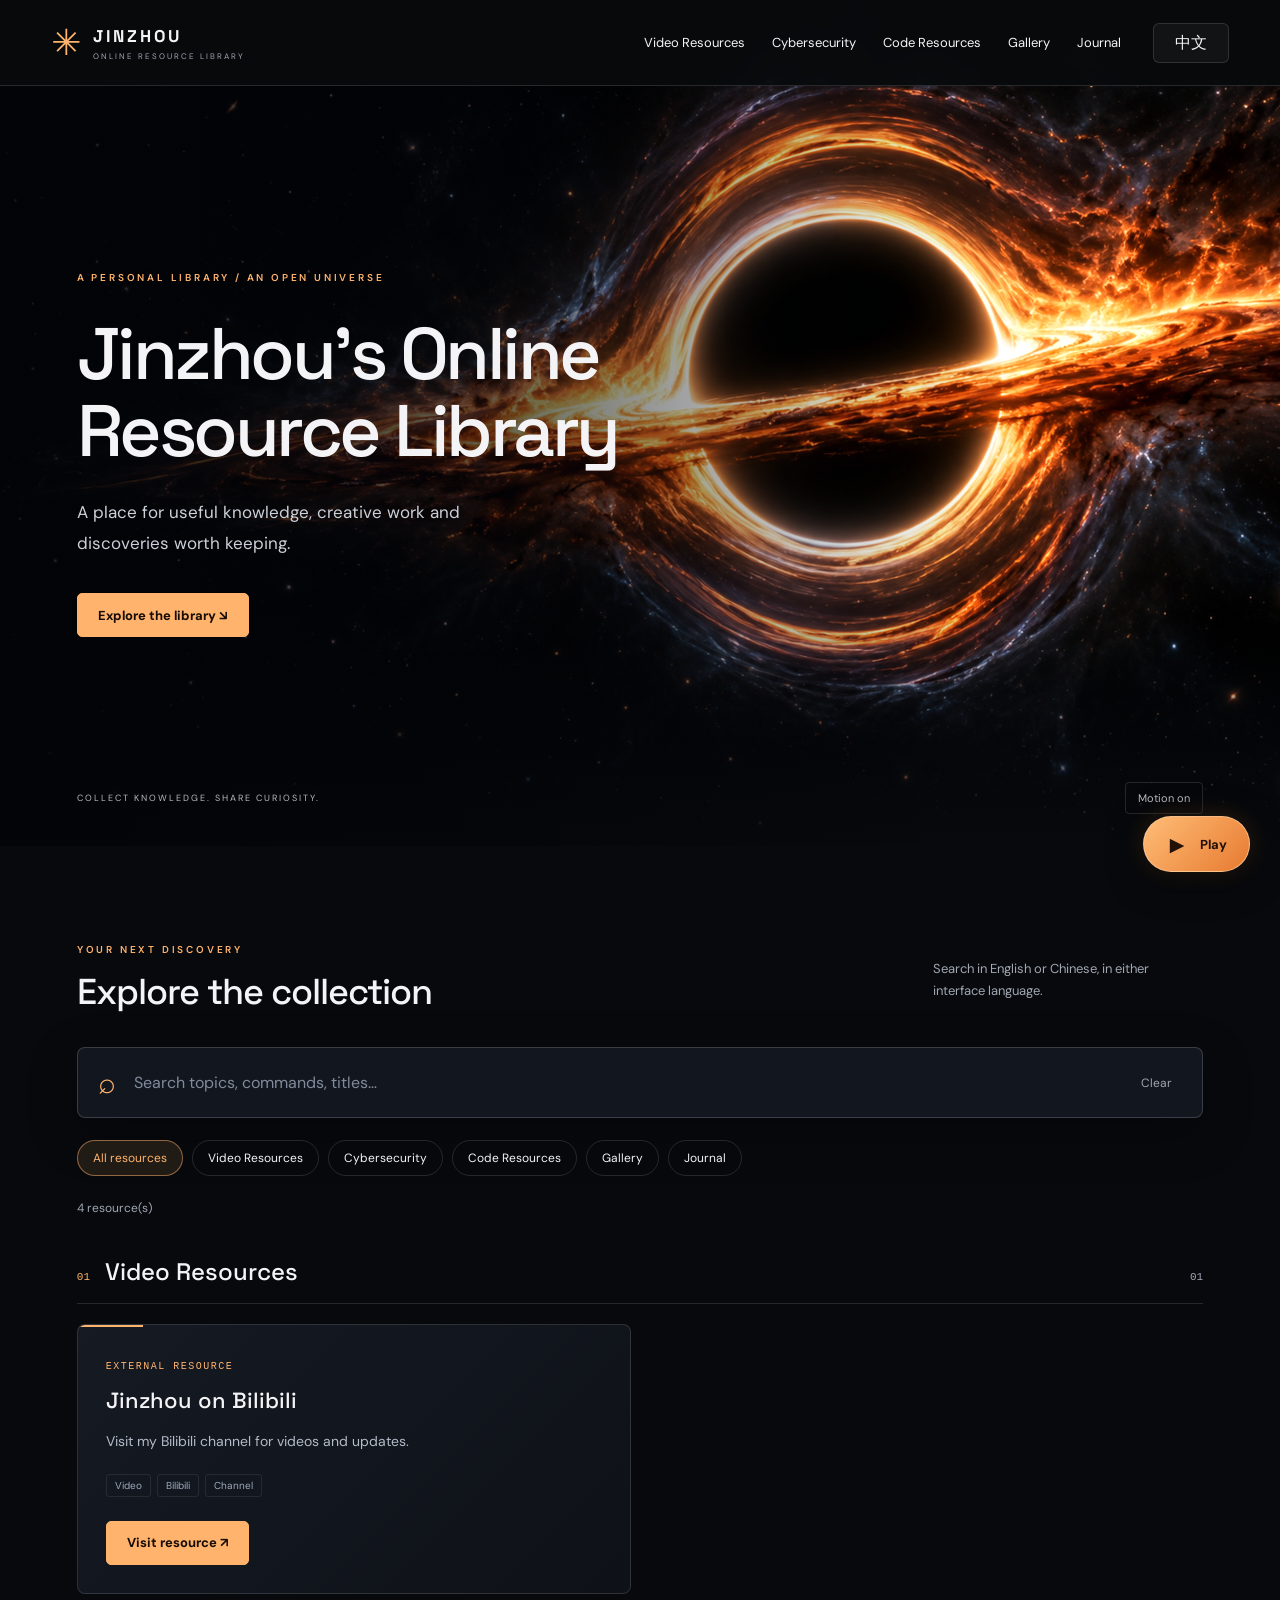
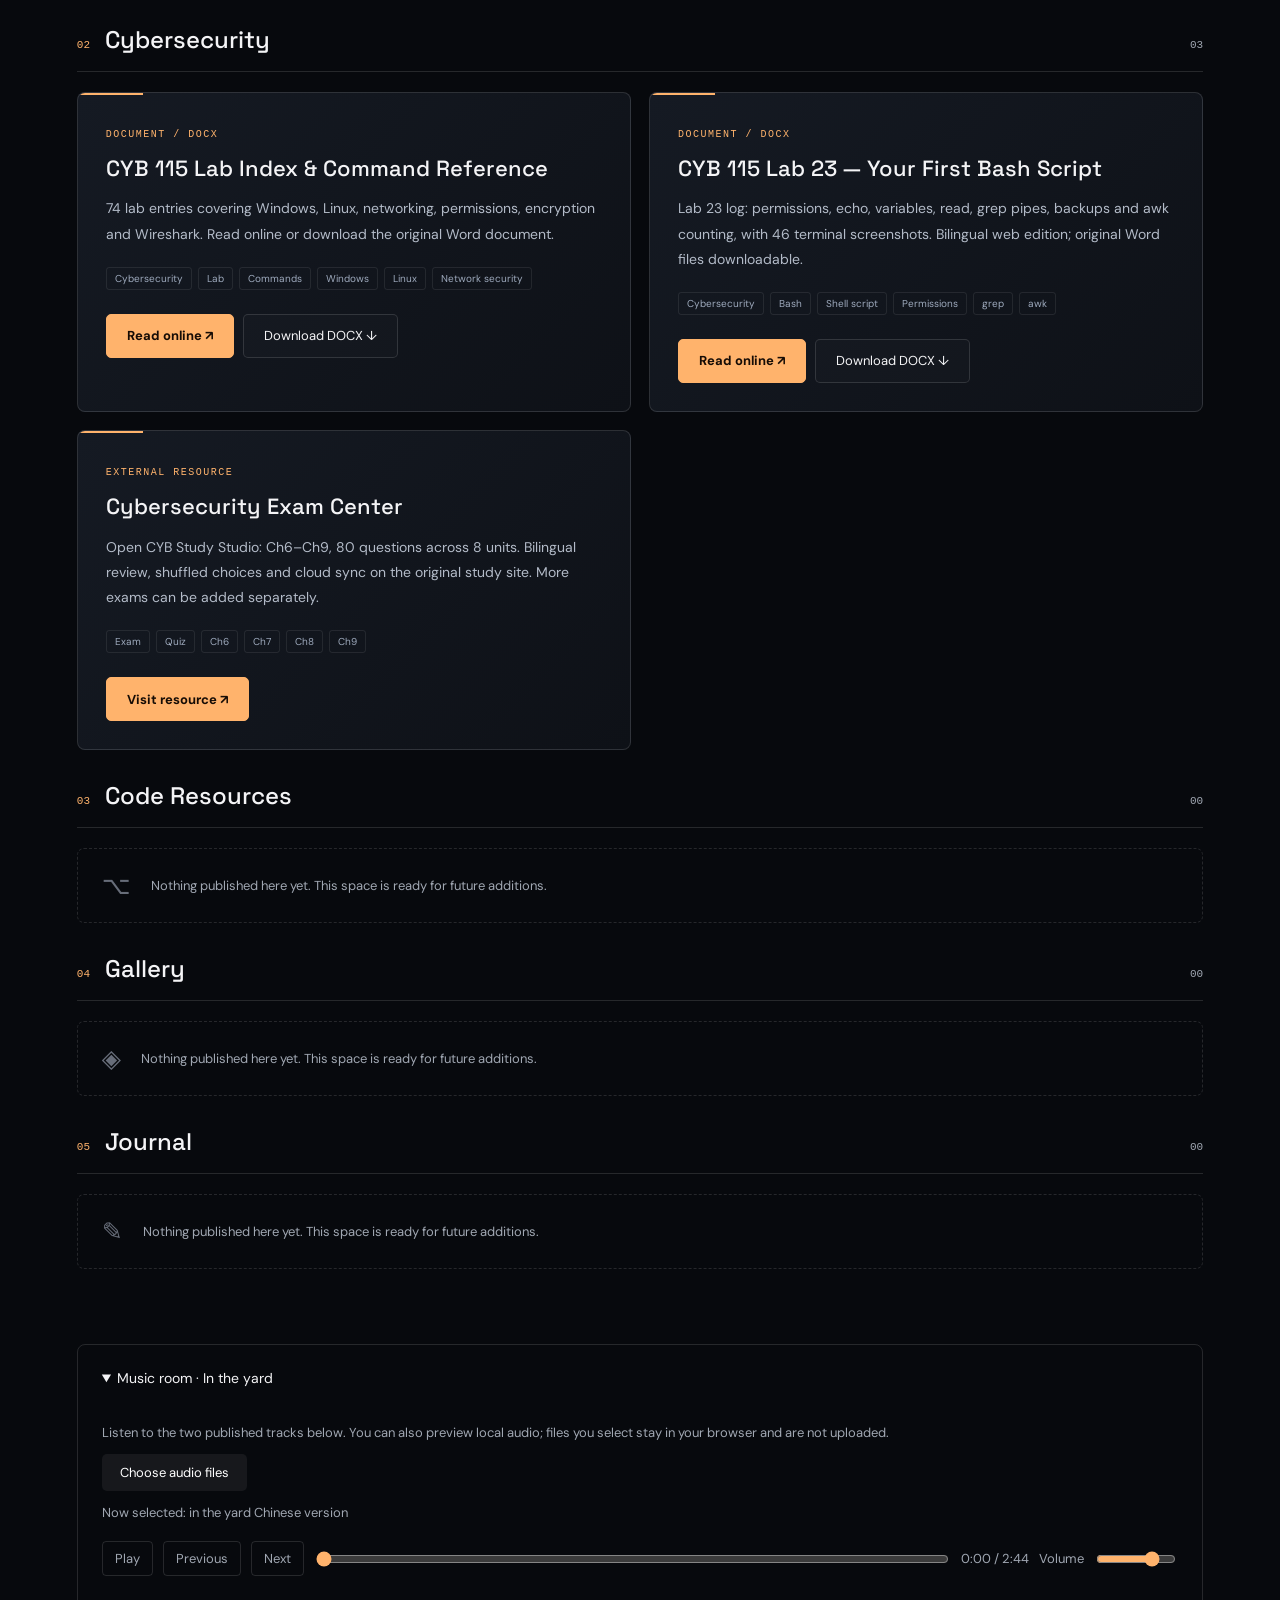
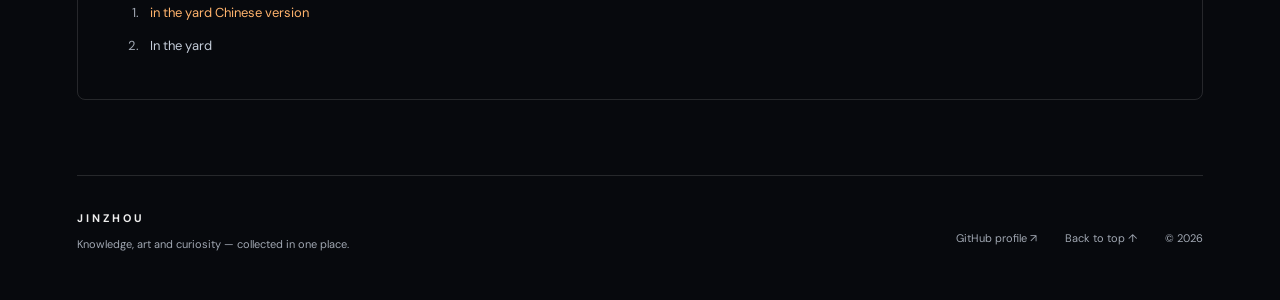
==== commit f2669005: "Harden document reader and bump asset version" ====
--- a/index.html
+++ b/index.html
@@ -1,5 +1,5 @@
 <!doctype html>
-<html lang="en"><head><meta charset="utf-8"><meta name="viewport" content="width=device-width, initial-scale=1"><meta name="theme-color" content="#050609"><meta name="description" content="Jinzhou’s Online Resource Library: videos, cybersecurity notes, code resources, art and journals."><title>Jinzhou’s Online Resource Library</title><link rel="icon" href="favicon.svg" type="image/svg+xml"><link rel="stylesheet" href="library.css?v=lab23"><script defer src="library.js?v=lab23"></script><script defer src="blackhole.js?v=lab23"></script></head>
+<html lang="en"><head><meta charset="utf-8"><meta name="viewport" content="width=device-width, initial-scale=1"><meta name="theme-color" content="#050609"><meta name="description" content="Jinzhou’s Online Resource Library: videos, cybersecurity notes, code resources, art and journals."><title>Jinzhou’s Online Resource Library</title><link rel="icon" href="favicon.svg" type="image/svg+xml"><link rel="stylesheet" href="library.css?v=lab23b"><script defer src="library.js?v=lab23b"></script><script defer src="blackhole.js?v=lab23b"></script></head>
 <body><a class="skip" href="#resources" data-i18n="skip">Skip to resources</a>
 <header class="site-header"><a class="brand" href="#home"><span class="brand-star" aria-hidden="true">✳</span><span><b data-i18n="brand">JINZHOU</b><small data-i18n="brandSub">ONLINE RESOURCE LIBRARY</small></span></a><nav aria-label="Main navigation" data-i18n-aria="navigation"><a href="#videos" data-category-nav="videos" data-i18n="videos">Videos</a><a href="#cybersecurity" data-category-nav="cybersecurity" data-i18n="cybersecurity">Cybersecurity</a><a href="#code" data-category-nav="code" data-i18n="code">Code</a><a href="#gallery" data-category-nav="gallery" data-i18n="gallery">Gallery</a><a href="#journal" data-category-nav="journal" data-i18n="journal">Journal</a></nav><button class="language-toggle" type="button" aria-label="切换为中文" lang="zh-CN">中文</button></header>
 <button id="floating-play" class="floating-play" type="button" disabled aria-label="Play"><span id="floating-play-icon" aria-hidden="true">▶</span><span id="floating-play-label">Play</span></button><main><section id="home" class="hero"><div class="blackhole-scene" aria-hidden="true"><img src="assets/black-hole.png" alt="" fetchpriority="high"><canvas id="blackhole-canvas"></canvas></div><div class="hero-inner"><p class="eyebrow" data-i18n="heroEyebrow">A PERSONAL LIBRARY / AN OPEN UNIVERSE</p><h1 data-i18n="title">Jinzhou’s Online<br>Resource Library</h1><p class="hero-description" data-i18n="intro">A place for useful knowledge, creative work and discoveries worth keeping.</p><a href="#resources" class="primary" data-i18n="explore">Explore the library ↘</a></div><div class="hero-bottom"><span data-i18n="heroFoot">COLLECT KNOWLEDGE. SHARE CURIOSITY.</span><button id="motion-toggle" type="button" aria-pressed="false" data-i18n="motionOn">Motion on</button></div></section>
--- a/library.css
+++ b/library.css
@@ -30,3 +30,5 @@
   .doc-section-head{flex-wrap:wrap;gap:8px}
   .doc-section h3{flex:1 1 100%}
 }
+
+.card-warning{color:var(--accent);font-size:12px;margin:10px 0 0;line-height:1.6}
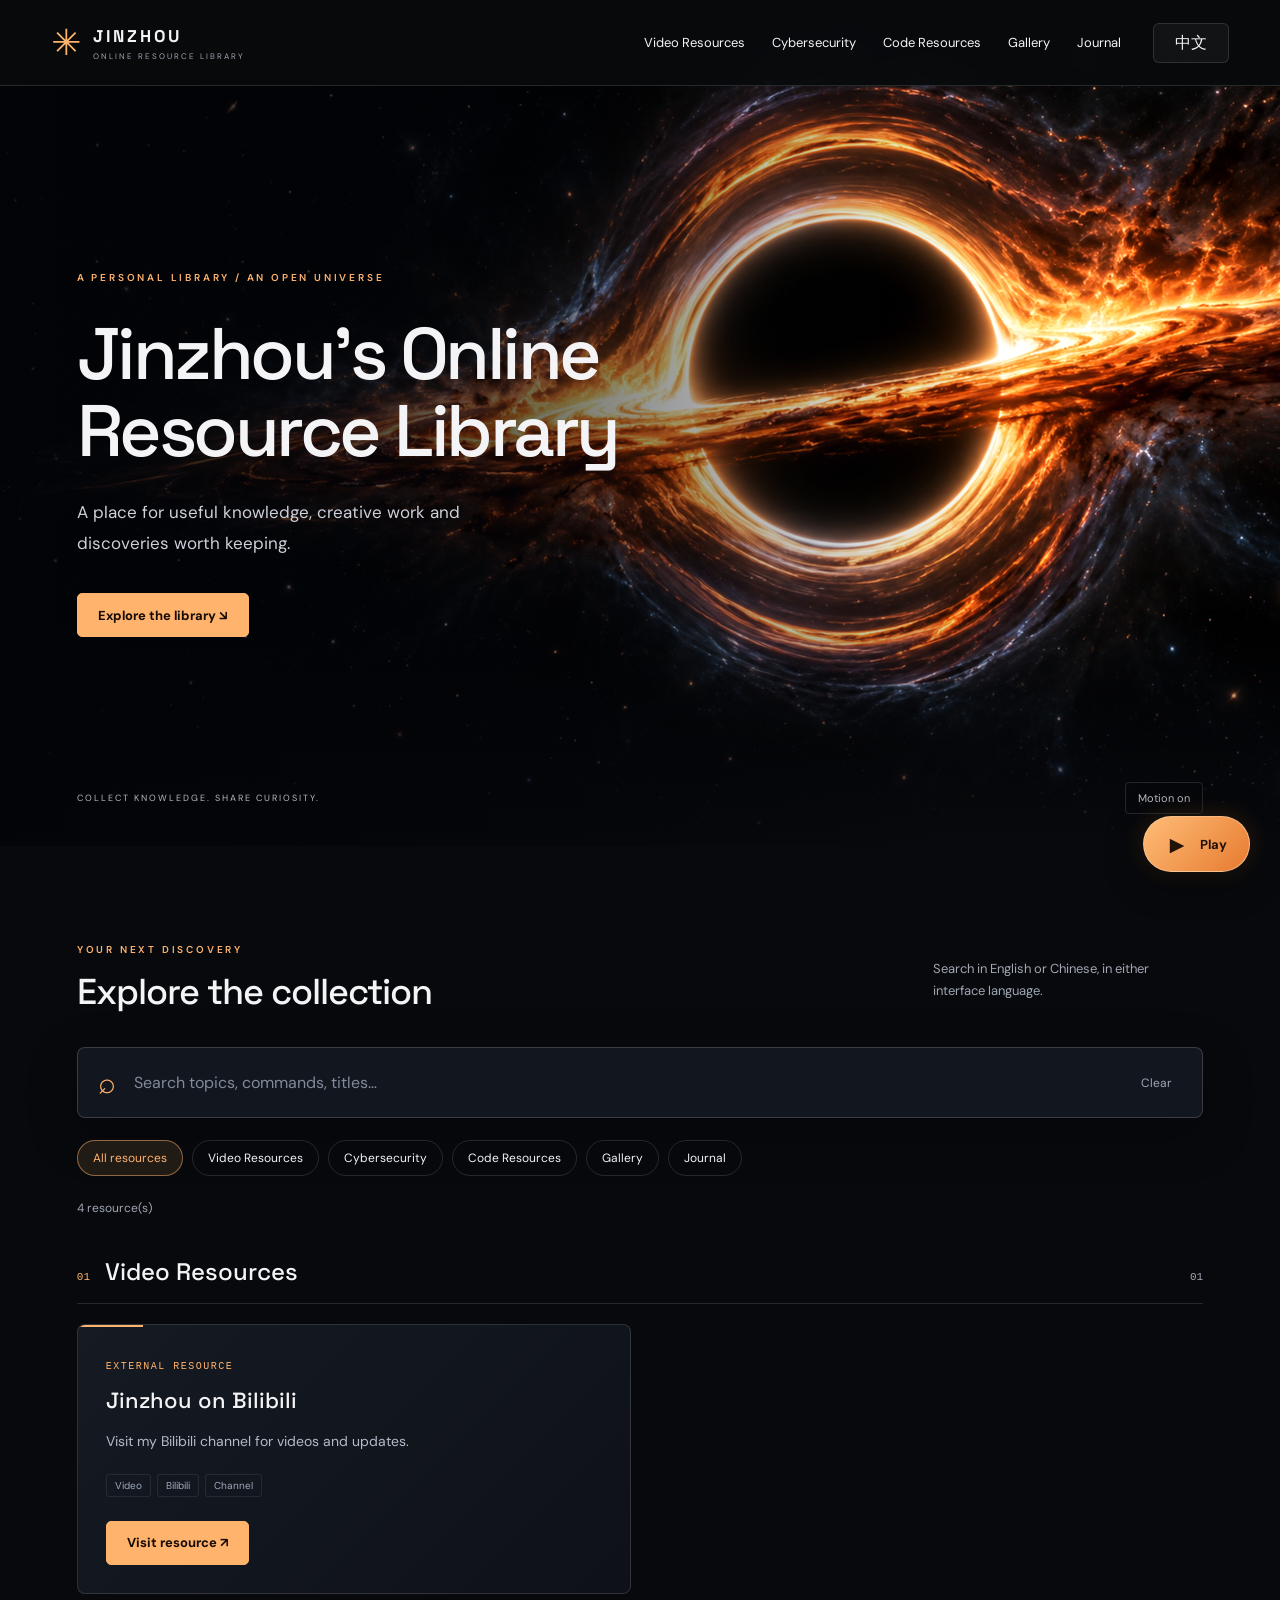
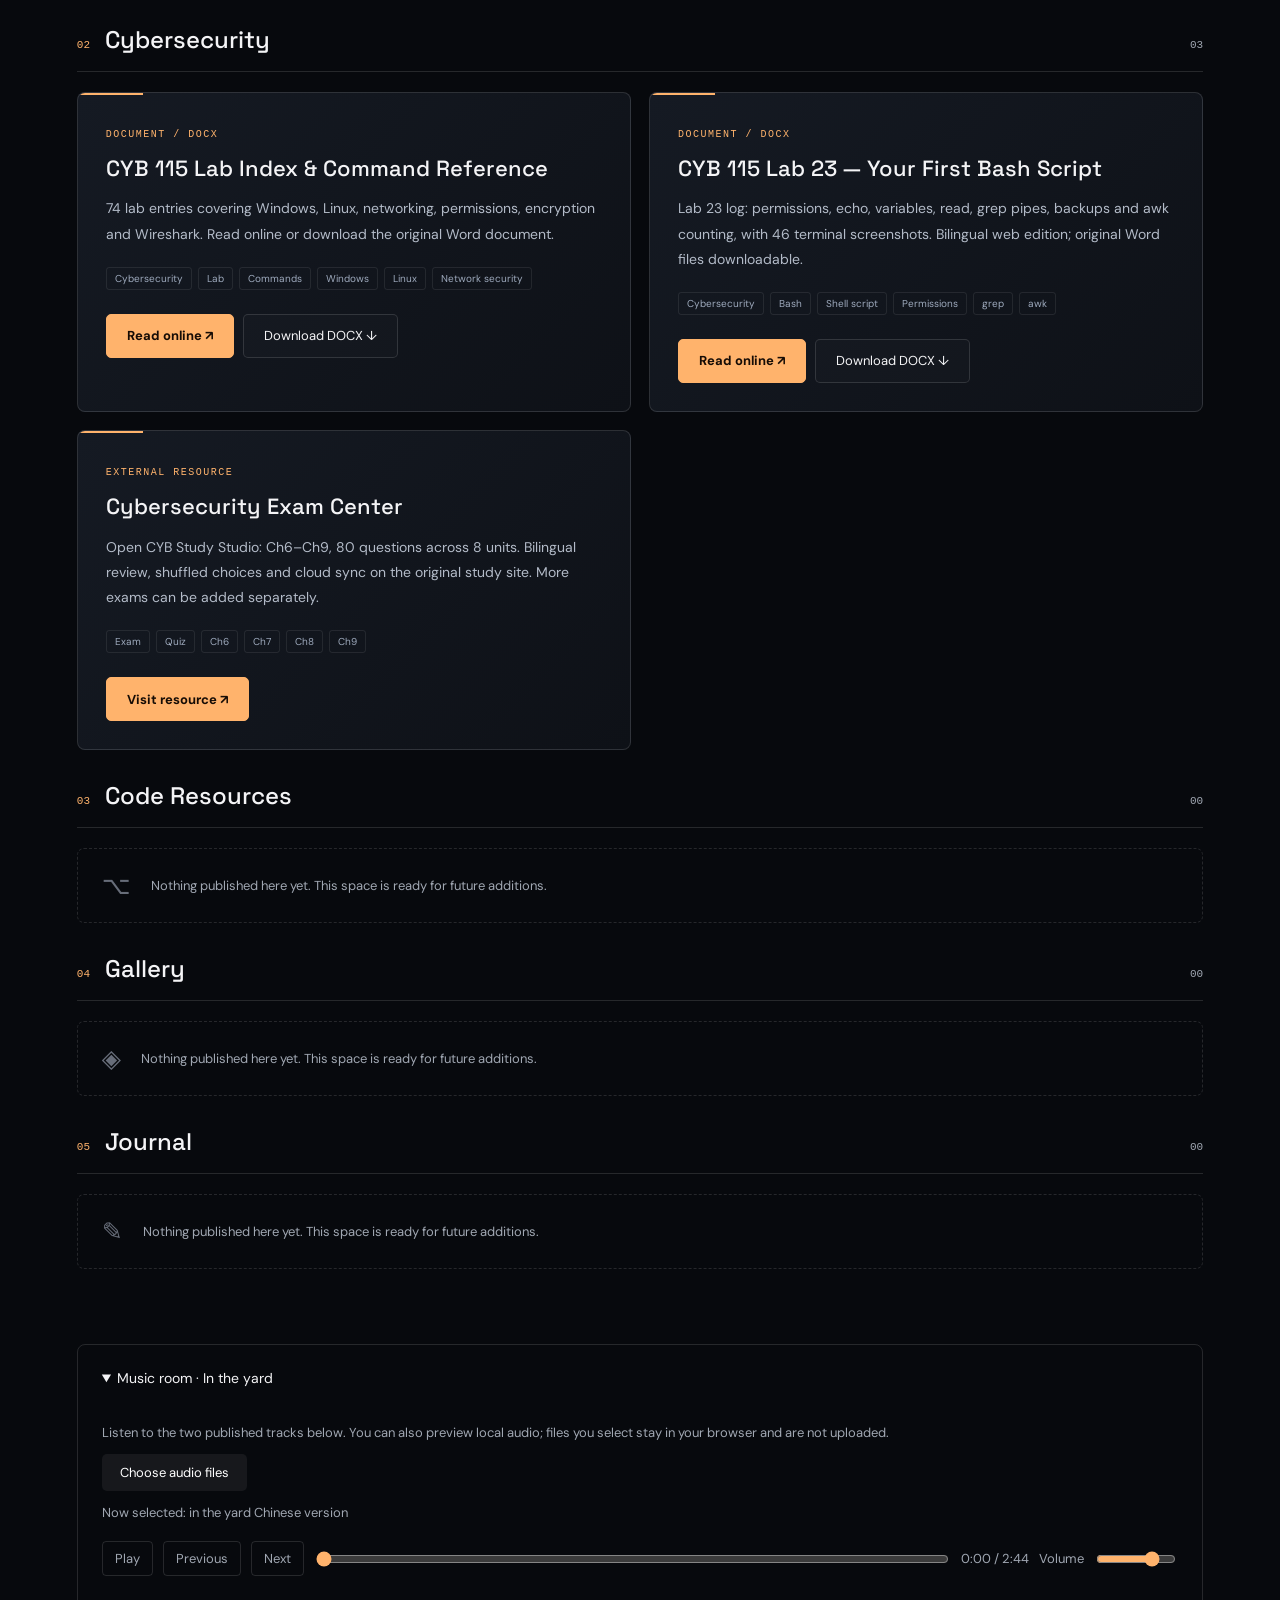
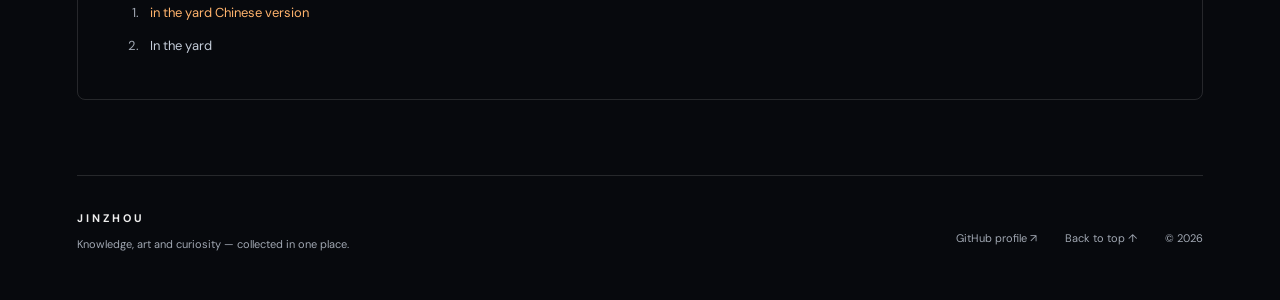
==== commit d4f22210: "Refresh the homepage search script cache" ====
--- a/index.html
+++ b/index.html
@@ -1,5 +1,5 @@
 <!doctype html>
-<html lang="en"><head><meta charset="utf-8"><meta name="viewport" content="width=device-width, initial-scale=1"><meta name="theme-color" content="#050609"><meta name="description" content="Jinzhou’s Online Resource Library: videos, cybersecurity notes, code resources, art and journals."><title>Jinzhou’s Online Resource Library</title><link rel="icon" href="favicon.svg" type="image/svg+xml"><link rel="stylesheet" href="library.css?v=lab23b"><script defer src="library.js?v=lab23b"></script><script defer src="blackhole.js?v=lab23b"></script></head>
+<html lang="en"><head><meta charset="utf-8"><meta name="viewport" content="width=device-width, initial-scale=1"><meta name="theme-color" content="#050609"><meta name="description" content="Jinzhou’s Online Resource Library: videos, cybersecurity notes, code resources, art and journals."><title>Jinzhou’s Online Resource Library</title><link rel="icon" href="favicon.svg" type="image/svg+xml"><link rel="stylesheet" href="library.css?v=lab23b"><script defer src="library.js?v=87a905db"></script><script defer src="blackhole.js?v=lab23b"></script></head>
 <body><a class="skip" href="#resources" data-i18n="skip">Skip to resources</a>
 <header class="site-header"><a class="brand" href="#home"><span class="brand-star" aria-hidden="true">✳</span><span><b data-i18n="brand">JINZHOU</b><small data-i18n="brandSub">ONLINE RESOURCE LIBRARY</small></span></a><nav aria-label="Main navigation" data-i18n-aria="navigation"><a href="#videos" data-category-nav="videos" data-i18n="videos">Videos</a><a href="#cybersecurity" data-category-nav="cybersecurity" data-i18n="cybersecurity">Cybersecurity</a><a href="#code" data-category-nav="code" data-i18n="code">Code</a><a href="#gallery" data-category-nav="gallery" data-i18n="gallery">Gallery</a><a href="#journal" data-category-nav="journal" data-i18n="journal">Journal</a></nav><button class="language-toggle" type="button" aria-label="切换为中文" lang="zh-CN">中文</button></header>
 <button id="floating-play" class="floating-play" type="button" disabled aria-label="Play"><span id="floating-play-icon" aria-hidden="true">▶</span><span id="floating-play-label">Play</span></button><main><section id="home" class="hero"><div class="blackhole-scene" aria-hidden="true"><img src="assets/black-hole.png" alt="" fetchpriority="high"><canvas id="blackhole-canvas"></canvas></div><div class="hero-inner"><p class="eyebrow" data-i18n="heroEyebrow">A PERSONAL LIBRARY / AN OPEN UNIVERSE</p><h1 data-i18n="title">Jinzhou’s Online<br>Resource Library</h1><p class="hero-description" data-i18n="intro">A place for useful knowledge, creative work and discoveries worth keeping.</p><a href="#resources" class="primary" data-i18n="explore">Explore the library ↘</a></div><div class="hero-bottom"><span data-i18n="heroFoot">COLLECT KNOWLEDGE. SHARE CURIOSITY.</span><button id="motion-toggle" type="button" aria-pressed="false" data-i18n="motionOn">Motion on</button></div></section>
